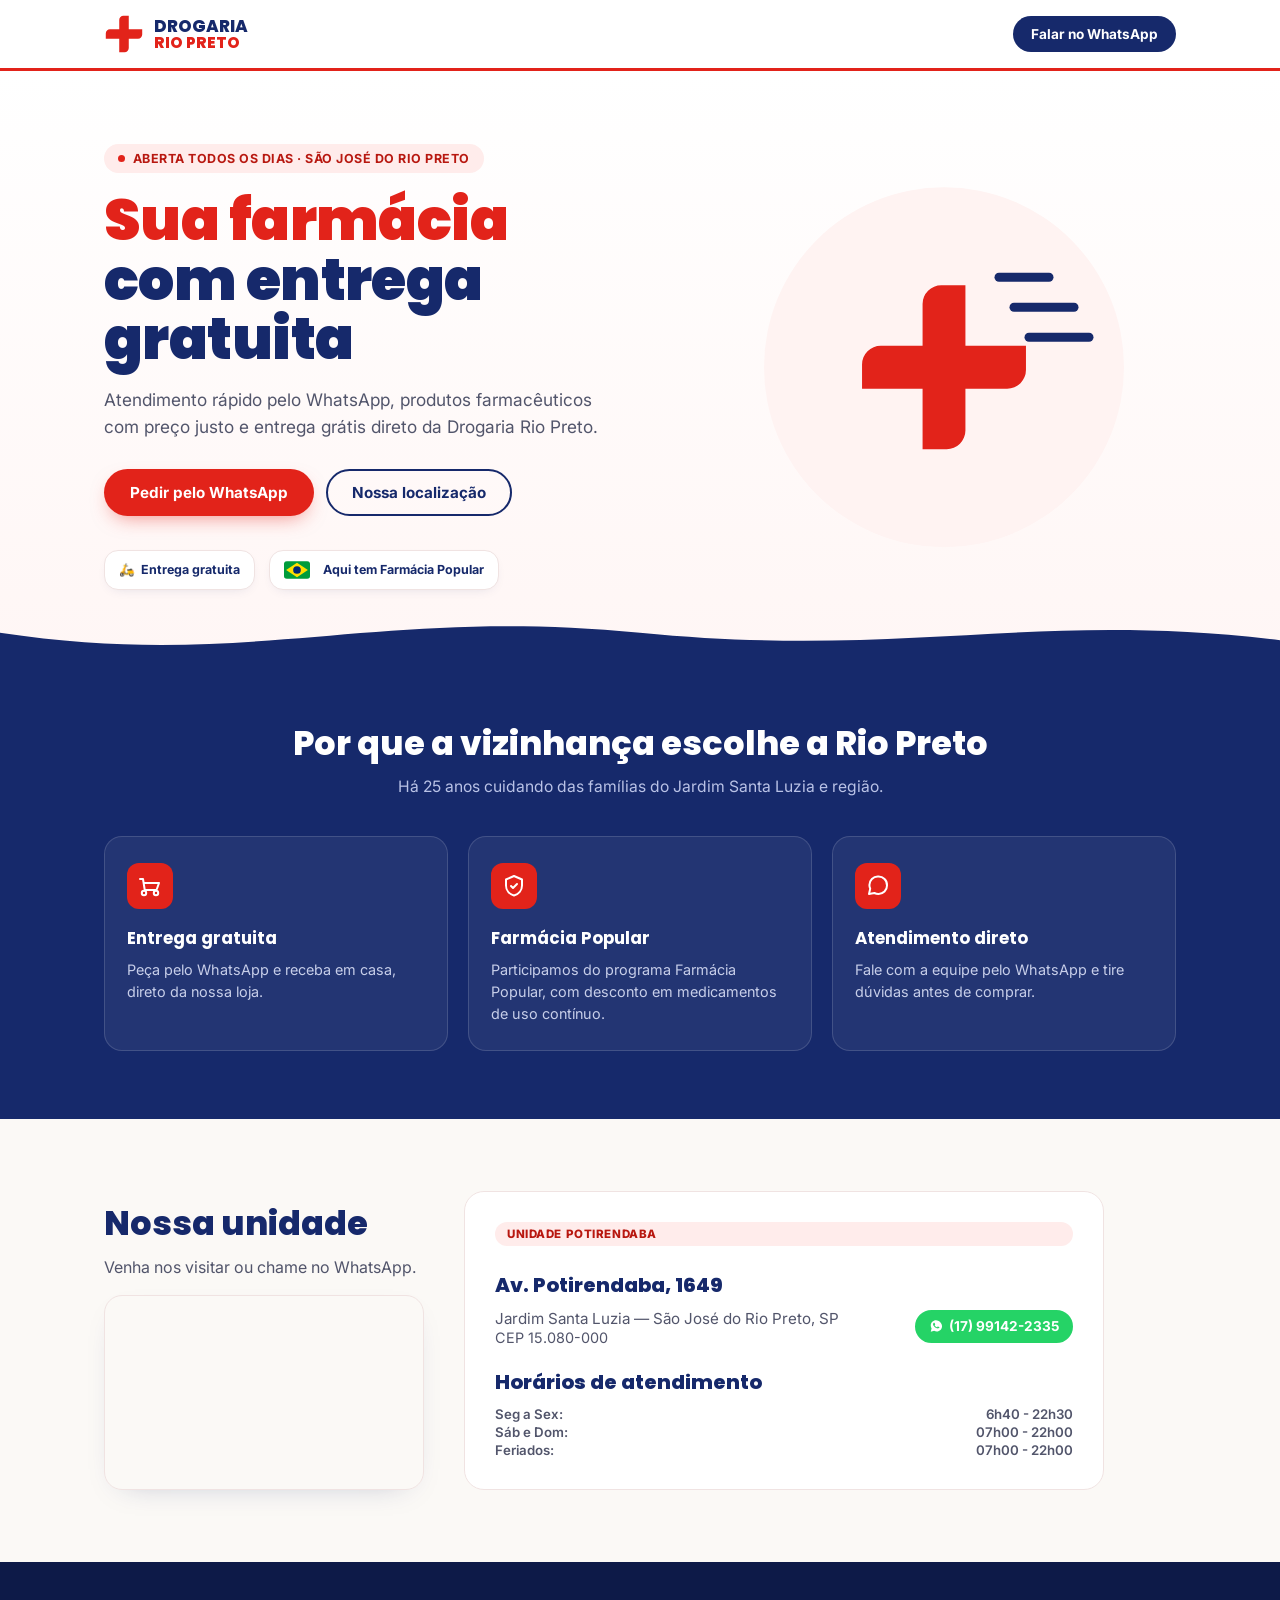
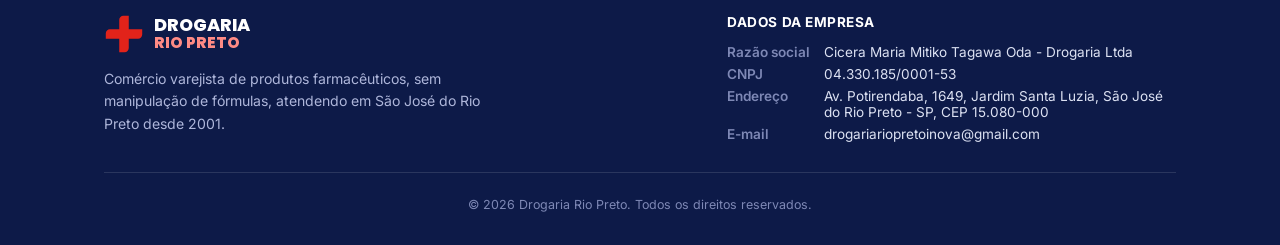
==== index.html @ 1fcd1e59 "Logo arrumada + Favicon" ====
<!DOCTYPE html>
<html lang="pt-BR">
<head>
<meta charset="UTF-8">
<meta name="viewport" content="width=device-width, initial-scale=1.0">
<title>Drogaria Rio Preto — Farmácia com Entrega Gratuita em São José do Rio Preto</title>
<meta name="description" content="Drogaria Rio Preto: farmácia popular com entrega gratuita em São José do Rio Preto - SP. Atendimento via WhatsApp na Av. Potirendaba.">
<link rel="preconnect" href="https://fonts.googleapis.com">
<link rel="preconnect" href="https://fonts.gstatic.com" crossorigin>
<link href="https://fonts.googleapis.com/css2?family=Poppins:wght@500;700;800;900&family=Inter:wght@400;500;600;700&display=swap" rel="stylesheet">
<link rel="stylesheet" href="style.css">
<link rel="icon" type="image/x-icon" href="/favicon.ico">
<link rel="apple-touch-icon" href="/apple-touch-icon.png">
</head>
<body>

<header class="nav">
  <div class="nav-inner">
    <div class="brand-mark">
      <div><img src="logo-icon.svg" alt="Drogaria Rio Preto" width="40" height="40"></div>
      <div class="brand">DROGARIA<span>RIO PRETO</span></div>
    </div>
    <a class="nav-cta" href="https://wa.me/5517991422335" target="_blank" rel="noopener">
      Falar no WhatsApp
    </a>
  </div>
</header>

<section class="hero">
  <div class="hero-inner">
    <div>
      <div class="eyebrow"><span class="eyebrow-dot" aria-hidden="true"></span>Aberta todos os dias · São José do Rio Preto</div>
      <h1><span class="l1">Sua farmácia</span><span class="l2">com entrega gratuita</span></h1>
      <p class="lede">Atendimento rápido pelo WhatsApp, produtos farmacêuticos com preço justo e entrega grátis direto da Drogaria Rio Preto.</p>
      <div class="hero-actions">
        <a class="btn-primary" href="https://wa.me/5517991422335" target="_blank" rel="noopener">
          Pedir pelo WhatsApp
        </a>
        <a class="btn-secondary" href="#unidades">Nossa localização</a>
      </div>
      <div class="badges">
        <div class="badge">🛵&nbsp; Entrega gratuita</div>
        <div class="badge"><span class="badge-flag" aria-hidden="true"><svg viewBox="0 0 21 14" xmlns="http://www.w3.org/2000/svg" aria-hidden="true"><rect width="21" height="14" rx="1.2" fill="#009C3B"/><path d="M10.5 1.2L19.3 7L10.5 12.8L1.7 7Z" fill="#FFDF00"/><circle cx="10.5" cy="7" r="3.1" fill="#002776"/></svg></span>&nbsp;Aqui tem Farmácia Popular</div>
      </div>
    </div>
    <div class="hero-visual">
      <svg viewBox="0 0 400 400" xmlns="http://www.w3.org/2000/svg" role="img" aria-label="Logo da Drogaria Rio Preto com indicação de entrega rápida">
        <circle cx="200" cy="200" r="180" fill="#FFF3F2"/>
        <image href="logo-icon.svg" x="110" y="110" width="180" height="180" preserveAspectRatio="xMidYMid meet" />
        <g stroke="#16296B" stroke-width="9" stroke-linecap="round" fill="none">
          <path d="M255,110 L305,110"/>
          <path d="M270,140 L330,140"/>
          <path d="M285,170 L345,170"/>
        </g>
      </svg>
    </div>
  </div>

  <svg class="wave-divider" viewBox="0 0 1440 80" xmlns="http://www.w3.org/2000/svg" preserveAspectRatio="none" style="height:60px;" aria-hidden="true">
    <path d="M0,45 C280,95 420,10 720,45 C1020,80 1160,15 1440,55 L1440,80 L0,80 Z" fill="#16296B"/>
  </svg>
</section>

<section class="features">
  <div class="container">
    <h2>Por que a vizinhança escolhe a Rio Preto</h2>
    <p class="sub">Há 25 anos cuidando das famílias do Jardim Santa Luzia e região.</p>
    <div class="feature-grid">
      <div class="feature-card">
        <div class="feature-icon" aria-hidden="true">
          <svg width="24" height="24" viewBox="0 0 24 24" fill="none" stroke="#FFFFFF" stroke-width="2" stroke-linecap="round" stroke-linejoin="round"><circle cx="6" cy="19" r="2.2"/><circle cx="18" cy="19" r="2.2"/><path d="M2 5h3l1.5 9.5a1.5 1.5 0 0 0 1.5 1.5h9.5a1.5 1.5 0 0 0 1.4-1L21 9H6"/></svg>
        </div>
        <h3>Entrega gratuita</h3>
        <p>Peça pelo WhatsApp e receba em casa, direto da nossa loja.</p>
      </div>
      <div class="feature-card">
        <div class="feature-icon" aria-hidden="true">
          <svg width="24" height="24" viewBox="0 0 24 24" fill="none" stroke="#FFFFFF" stroke-width="2" stroke-linecap="round" stroke-linejoin="round"><path d="M12 2 4 5.5v6c0 4.9 3.4 8.7 8 10 4.6-1.3 8-5.1 8-10v-6z"/><path d="m9 12 2 2 4-4"/></svg>
        </div>
        <h3>Farmácia Popular</h3>
        <p>Participamos do programa Farmácia Popular, com desconto em medicamentos de uso contínuo.</p>
      </div>
      <div class="feature-card">
        <div class="feature-icon" aria-hidden="true">
          <svg width="24" height="24" viewBox="0 0 24 24" fill="none" stroke="#FFFFFF" stroke-width="2" stroke-linecap="round" stroke-linejoin="round"><path d="M21 11.5a8.38 8.38 0 0 1-8.6 8.5 8.5 8.5 0 0 1-4-1L3 20l1.2-5.4A8.4 8.4 0 0 1 3.4 11 8.38 8.38 0 0 1 12 2.5a8.5 8.5 0 0 1 9 9z"/></svg>
        </div>
        <h3>Atendimento direto</h3>
        <p>Fale com a equipe pelo WhatsApp e tire dúvidas antes de comprar.</p>
      </div>
    </div>
  </div>
</section>

<section class="locations" id="unidades">
  <div class="container">
    <div class="locations-layout">
      <div class="locations-copy">
        <h2>Nossa unidade</h2>
        <p class="sub">Venha nos visitar ou chame no WhatsApp.</p>
        <div class="map-card">
          <iframe
            title="Mapa da Drogaria Rio Preto na Avenida Potirendaba"
            src="https://maps.google.com/maps?q=Av.+Potirendaba%2C+1649+-+Jardim+Santa+Luzia%2C+S%C3%A3o+Jos%C3%A9+do+Rio+Preto+-+SP%2C+15080-000%2C+Brasil&z=16&output=embed"
            loading="lazy"
            referrerpolicy="no-referrer-when-downgrade"
            allowfullscreen>
          </iframe>
        </div>
      </div>
      <div class="loc-grid loc-grid-single">
        <div class="unit-block" id="unitBlock">
          <div class="loc-card">
          <span class="loc-tag">Unidade Potirendaba</span>
          <h3>Av. Potirendaba, 1649</h3>
          <div class="addr-meta">
            <div class="addr-line">
              <div class="addr-info">
                <span class="addr-text">Jardim Santa Luzia — São José do Rio Preto, SP</span>
                <span class="addr-cep">CEP 15.080-000</span>
              </div>
              <a class="addr-phone" href="https://wa.me/5517991422335" target="_blank" rel="noopener">
                <svg class="addr-icon" viewBox="0 0 32 32" aria-hidden="true">
                  <path fill="currentColor" d="M16.02 3C9.4 3 4 8.4 4 15c0 2.4.7 4.6 1.9 6.5L4 29l7.7-1.9c1.8.9 3.9 1.4 6.1 1.4 6.6 0 12-5.4 12-12S22.6 3 16.02 3zm7 16.8c-.3.8-1.6 1.5-2.2 1.6-.6.1-1.3.2-4.2-.9-3.5-1.4-5.8-4.9-6-5.1-.2-.2-1.4-1.9-1.4-3.6s.9-2.6 1.2-2.9c.3-.3.7-.4 1-.4h.7c.2 0 .5 0 .8.6.3.7 1 2.4 1.1 2.6.1.2.2.4 0 .7-.1.2-.2.4-.4.6-.2.2-.4.5-.6.6-.2.2-.4.4-.2.8.2.4 1 1.6 2.1 2.6 1.4 1.3 2.6 1.7 3 1.9.4.2.6.1.8-.1.2-.2.9-1 1.1-1.4.2-.4.5-.3.8-.2.3.1 2 1 2.4 1.1.4.2.6.3.7.4.1.2.1.9-.2 1.7z"/>
                </svg>
                <span>(17) 99142-2335</span>
              </a>
            </div>
          </div>
          <span></span>
          <h3>Horários de atendimento</h3>
          <div class="hours-list">
            <div class="hours-item"><span>Seg a Sex:</span><span>6h40 - 22h30</span></div>
            <div class="hours-item"><span>Sáb e Dom:</span><span>07h00 - 22h00</span></div>
            <div class="hours-item"><span>Feriados:</span><span>07h00 - 22h00</span></div>          
          </div>
        </div>
        </div>
        </div>
      </div>
    </div>
  </div>
</section>

<footer>
  <div class="container">
    <div class="footer-grid">
      <div>
        <div class="footer-brand">
          <div><img src="logo-icon.svg" alt="Drogaria Rio Preto" width="40" height="40"></div>
          <div class="brand">DROGARIA<span>RIO PRETO</span></div>
        </div>
        <p>Comércio varejista de produtos farmacêuticos, sem manipulação de fórmulas, atendendo em São José do Rio Preto desde 2001.</p>
      </div>
      <div class="legal">
        <h4>Dados da empresa</h4>
        <dl>
          <dt>Razão social</dt><dd>Cicera Maria Mitiko Tagawa Oda - Drogaria Ltda</dd>
          <dt>CNPJ</dt><dd>04.330.185/0001-53</dd>
          <dt>Endereço</dt><dd>Av. Potirendaba, 1649, Jardim Santa Luzia, São José do Rio Preto - SP, CEP 15.080-000</dd>
          <dt>E-mail</dt><dd>drogariariopretoinova@gmail.com</dd>
        </dl>
      </div>
    </div>
    <p class="fineprint">© 2026 Drogaria Rio Preto. Todos os direitos reservados.</p>
  </div>
</footer>

<script>
  const hoursBtn = document.querySelector('.hours-btn');
  const hoursCard = document.getElementById('hoursCard');

  hoursBtn?.addEventListener('click', () => {
    const isOpen = !hoursCard.hasAttribute('hidden');
    if (isOpen) {
      hoursCard.setAttribute('hidden', '');
      hoursBtn.setAttribute('aria-expanded', 'false');
      hoursBtn.textContent = 'Horários';
    } else {
      hoursCard.removeAttribute('hidden');
      hoursBtn.setAttribute('aria-expanded', 'true');
      hoursBtn.textContent = 'Fechar horários';
    }
  });
</script>

</body>
</html>
---- style.css ----
:root{
    --red: #E2231A;
    --red-dark: #B81810;
    --blue: #16296B;
    --blue-deep: #0D1A48;
    --white: #FFFFFF;
    --paper: #FBF9F6;
    --ink: #1A1A2E;
    --ink-soft: #52556B;
  }
  *{margin:0;padding:0;box-sizing:border-box;}
  html{scroll-behavior:smooth;}
  body{
    font-family:'Inter',sans-serif;
    color:var(--ink);
    background:var(--paper);
    overflow-x:hidden;
  }
  h1,h2,h3,.brand{font-family:'Poppins',sans-serif;}
  a{text-decoration:none;color:inherit;}
  img{max-width:100%;display:block;}
  .container{max-width:1120px;margin:0 auto;padding:0 24px;}

  @media (prefers-reduced-motion: reduce){
    *{animation-duration:0.001ms !important; animation-iteration-count:1 !important; transition-duration:0.001ms !important;}
  }

  /* ---------- NAV ---------- */
  header.nav{
    position:sticky; top:0; z-index:50;
    background:var(--white);
    border-bottom:3px solid var(--red);
  }
  .nav-inner{
    display:flex; align-items:center; justify-content:space-between;
    padding:14px 24px; max-width:1120px; margin:0 auto;
  }
  .brand-mark{display:flex; align-items:center; gap:10px;}
  .brand{font-weight:800;font-size:1.05rem;line-height:1;color:var(--blue);}
  .brand span{color:var(--red);display:block;font-size:0.95rem;}
  .nav-cta{
    background:var(--blue); color:var(--white); font-weight:700; font-size:0.85rem;
    padding:10px 18px; border-radius:100px; display:flex; align-items:center; gap:8px;
    transition:transform .15s ease, background .15s ease;
  }
  .nav-cta:hover{background:var(--blue-deep); transform:translateY(-1px);}
  .nav-cta:focus-visible, a:focus-visible, button:focus-visible{outline:3px solid var(--red); outline-offset:2px;}

  /* ---------- HERO ---------- */
  .hero{
    background:linear-gradient(180deg, #FFFFFF 0%, #FFF6F5 100%);
    padding:64px 0 0;
    position:relative;
  }
  .hero-inner{
    max-width:1120px;margin:0 auto;padding:0 24px;
    display:grid; grid-template-columns:1.1fr 0.9fr; gap:40px; align-items:center;
  }
  .eyebrow{
    display:inline-flex; align-items:center; gap:8px;
    background:#FFECEB; color:var(--red-dark); font-weight:700; font-size:0.78rem;
    letter-spacing:0.04em; text-transform:uppercase; padding:7px 14px; border-radius:100px;
    margin-bottom:18px;
  }
  .eyebrow-dot{width:7px;height:7px;border-radius:50%;background:var(--red); animation:pulse 2s infinite;}
  @keyframes pulse{0%,100%{opacity:1;}50%{opacity:0.35;}}
  .hero h1{
    font-size:clamp(2.3rem, 5.2vw, 3.6rem);
    line-height:1.03; font-weight:900; letter-spacing:-0.01em;
  }
  .hero h1 .l1{color:var(--red); display:block;}
  .hero h1 .l2{color:var(--blue); display:block;}
  .hero p.lede{
    margin-top:18px; font-size:1.08rem; color:var(--ink-soft); max-width:46ch; line-height:1.55;
  }
  .hero-actions{display:flex; flex-wrap:wrap; gap:12px; margin-top:28px;}
  .btn-primary{
    background:var(--red); color:var(--white); font-weight:700; padding:14px 26px;
    border-radius:100px; display:inline-flex; align-items:center; gap:10px; font-size:0.95rem;
    box-shadow:0 8px 20px -8px rgba(226,35,26,0.55);
    transition:transform .15s ease, box-shadow .15s ease;
  }
  .btn-primary:hover{transform:translateY(-2px); box-shadow:0 12px 24px -8px rgba(226,35,26,0.6);}
  .btn-secondary{
    border:2px solid var(--blue); color:var(--blue); font-weight:700; padding:12px 24px;
    border-radius:100px; font-size:0.95rem; transition:background .15s ease, color .15s ease;
  }
  .btn-secondary:hover{background:var(--blue); color:var(--white);}
  .badges{display:flex; gap:14px; margin-top:34px; flex-wrap:wrap;}
  .badge{
    display:flex; align-items:center; gap:10px; background:var(--white);
    border:1px solid #F0E3E2; border-radius:14px; padding:10px 14px;
    font-size:0.78rem; font-weight:700; color:var(--blue); box-shadow:0 4px 14px -8px rgba(22,41,107,0.2);
  }
  .badge-flag{
    display:inline-flex; align-items:center; justify-content:center;
    width:26px; height:18px; flex-shrink:0; overflow:hidden; border-radius:3px;
  }
  .badge-flag svg{width:100%; height:100%; display:block;}

  /* hero visual: moto */
  .hero-visual{position:relative; aspect-ratio:1/1; display:flex; align-items:center; justify-content:center;}
  .hero-visual svg{width:100%; height:100%; max-width:400px;}

  /* wave divider */
  .accent-line{width:100%; height:4px; background:var(--red); margin-top:52px;}
  .wave-divider{width:100%; display:block;}

  /* ---------- FEATURES ---------- */
  .features{background:var(--blue); padding:60px 0 68px; position:relative;}
  .features h2{
    color:var(--white); font-size:clamp(1.6rem,3vw,2.1rem); font-weight:800; text-align:center; margin-bottom:8px;
  }
  .features p.sub{color:#B9C2E6; text-align:center; max-width:52ch; margin:0 auto 40px; font-size:0.98rem;}
  .feature-grid{
    display:grid; grid-template-columns:repeat(3,1fr); gap:20px;
  }
  .feature-card{
    background:rgba(255,255,255,0.06); border:1px solid rgba(255,255,255,0.14);
    border-radius:18px; padding:26px 22px; transition:transform .15s ease, background .15s ease;
  }
  .feature-card:hover{transform:translateY(-4px); background:rgba(255,255,255,0.1);}
  .feature-icon{
    width:46px;height:46px;border-radius:12px;background:var(--red);
    display:flex;align-items:center;justify-content:center; margin-bottom:16px;
  }
  .feature-icon svg{flex-shrink:0;}
  .feature-card h3{color:var(--white); font-size:1.05rem; margin-bottom:8px; font-weight:700;}
  .feature-card p{color:#C7CEE9; font-size:0.9rem; line-height:1.5;}

  /* ---------- LOCATIONS ---------- */
  .locations{padding:72px 0;}
  .locations-layout{
    display:grid;
    grid-template-columns: minmax(240px, 320px) minmax(0, 1fr);
    align-items:stretch;
    gap:40px;
  }
  .locations-copy{display:flex; flex-direction:column; padding-top:8px;}
  .locations-copy h2{
    text-align:left; font-size:clamp(1.6rem,3vw,2.1rem); font-weight:800; color:var(--blue); margin-bottom:8px;
  }
  .locations-copy p.sub{text-align:left; color:var(--ink-soft); max-width:32ch; margin:0 0 18px;}
  .map-card{
    flex:1; min-height:180px; max-height:420px;
    border-radius:18px; overflow:hidden; border:1px solid #F0E3E2;
    box-shadow:0 10px 30px -20px rgba(22,41,107,0.35);
  }
  .map-card iframe{width:100%; height:100%; border:0; display:block;}
  .loc-grid{display:flex; align-items:stretch;}
  .loc-grid-single{width:100%; margin:0;}
  .unit-block{display:flex; align-items:flex-start; gap:20px; flex-wrap:wrap; justify-content:flex-start; width:100%;}
  .loc-card{
    background:var(--white); border-radius:20px; padding:30px; border:1px solid #F0E3E2;
    position:relative; display:flex; flex-direction:column; gap:10px;
    flex:1 1 460px; max-width:640px;
  }
  .loc-tag{
    display:inline-block; font-size:0.72rem; font-weight:800; letter-spacing:0.05em; text-transform:uppercase;
    color:var(--red-dark); background:#FFECEB; padding:5px 12px; border-radius:100px; margin-bottom:14px;
  }
  .loc-card h3{font-size:1.25rem; color:var(--blue); margin:0; font-weight:800;}
  .addr-meta{display:flex; flex-direction:column; gap:6px;}
  .addr-line{
    display:flex; align-items:flex-start; justify-content:flex-start; gap:8px; flex-wrap:nowrap;
    color:var(--ink-soft); font-size:0.95rem; line-height:1.2;
  }
  .addr-info{display:flex; flex-direction:column; gap:1px; flex:1 1 auto;}
  .addr-text, .addr-cep{margin:0; line-height:1.2;}
  .addr-phone{
    display:inline-flex; align-items:center; gap:6px; color:var(--white); font-weight:700;
    white-space:nowrap; text-decoration:none; padding:6px 12px; border:2px solid #25D366;
    border-radius:999px; background:#25D366; font-size:0.85rem; align-self:flex-start; margin-left:auto;
  }
  .addr-phone:hover{background:#20b85b; border-color:#20b85b;}
  .addr-icon{width:14px; height:14px; flex-shrink:0; display:block;}
  .addr-footer{
    display:flex; align-items:center; justify-content:space-between; gap:10px;
  }
  .addr-cep{color:var(--ink-soft); font-size:0.9rem; margin:0;}
  .hours-btn{
    background:var(--white); color:var(--blue); border:2px solid var(--blue); padding:6px 12px; border-radius:999px;
    font-weight:700; font-size:0.85rem; cursor:pointer; transition:background .15s ease, color .15s ease;
  }
  .hours-btn:hover{background:var(--blue); color:var(--white);}
  .hours-section{
    display:flex; flex-direction:column; gap:4px;
  }
  .hours-section h3{color:var(--blue); font-size:0.95rem; font-weight:800; margin:0;}
  .hours-list{display:grid; gap:2px;}
  .hours-item{
    display:flex; justify-content:space-between; align-items:center; gap:8px;
    color:var(--ink-soft); font-size:0.83rem; line-height:1.2;
  }
  .hours-item span:first-child{font-weight:600; min-width:56px;}
  .hours-item span:last-child{font-weight:600; color:var(--ink-soft);}
  /* ---------- FOOTER / LEGAL ---------- */
  footer{background:var(--blue-deep); color:#AEB6DA; padding:52px 0 30px;}
  .footer-grid{
    display:grid; grid-template-columns:1.3fr 1fr; gap:40px; padding-bottom:30px;
    border-bottom:1px solid rgba(255,255,255,0.12);
  }
  .footer-brand{display:flex; align-items:center; gap:10px; margin-bottom:14px;}
  .footer-brand .brand{color:var(--white); font-size:1.1rem;}
  .footer-brand .brand span{color:#FF8B85;}
  footer p{font-size:0.88rem; line-height:1.6; max-width:42ch;}
  .legal h4{color:var(--white); font-size:0.85rem; text-transform:uppercase; letter-spacing:0.04em; margin-bottom:14px;}
  .legal dl{display:grid; grid-template-columns:auto 1fr; gap:6px 14px; font-size:0.85rem;}
  .legal dt{color:#7E88B5; font-weight:600;}
  .legal dd{color:#DCE1F2;}
  .fineprint{padding-top:22px; font-size:0.78rem; color:#7E88B5; text-align:center; margin:0 auto; max-width:720px;}

  /* ---------- RESPONSIVE ---------- */
  @media (max-width: 860px){
    .hero-inner{grid-template-columns:1fr; text-align:center;}
    .hero p.lede{margin-left:auto; margin-right:auto;}
    .hero-actions, .badges{justify-content:center;}
    .hero-visual{max-width:280px; margin:0 auto;}
    .feature-grid{grid-template-columns:1fr;}
    .locations-layout{display:flex; flex-direction:column; gap:24px;}
    .locations-copy{flex:1 1 auto; padding-top:0;}
    .locations-copy h2, .locations-copy p.sub{text-align:center; max-width:100%; margin-left:auto; margin-right:auto;}
    .map-card{margin:0 auto; max-width:480px; width:100%; height:220px; flex:none;}
    .loc-grid{display:block;}
    .loc-grid-single{max-width:480px; margin:0 auto;}
    .unit-block{flex-direction:column; align-items:stretch; justify-content:center;}
    .loc-card, .hours-card{max-width:100%;}
    .addr-line, .addr-footer{flex-wrap:nowrap;}
    .footer-grid{grid-template-columns:1fr;}
  }
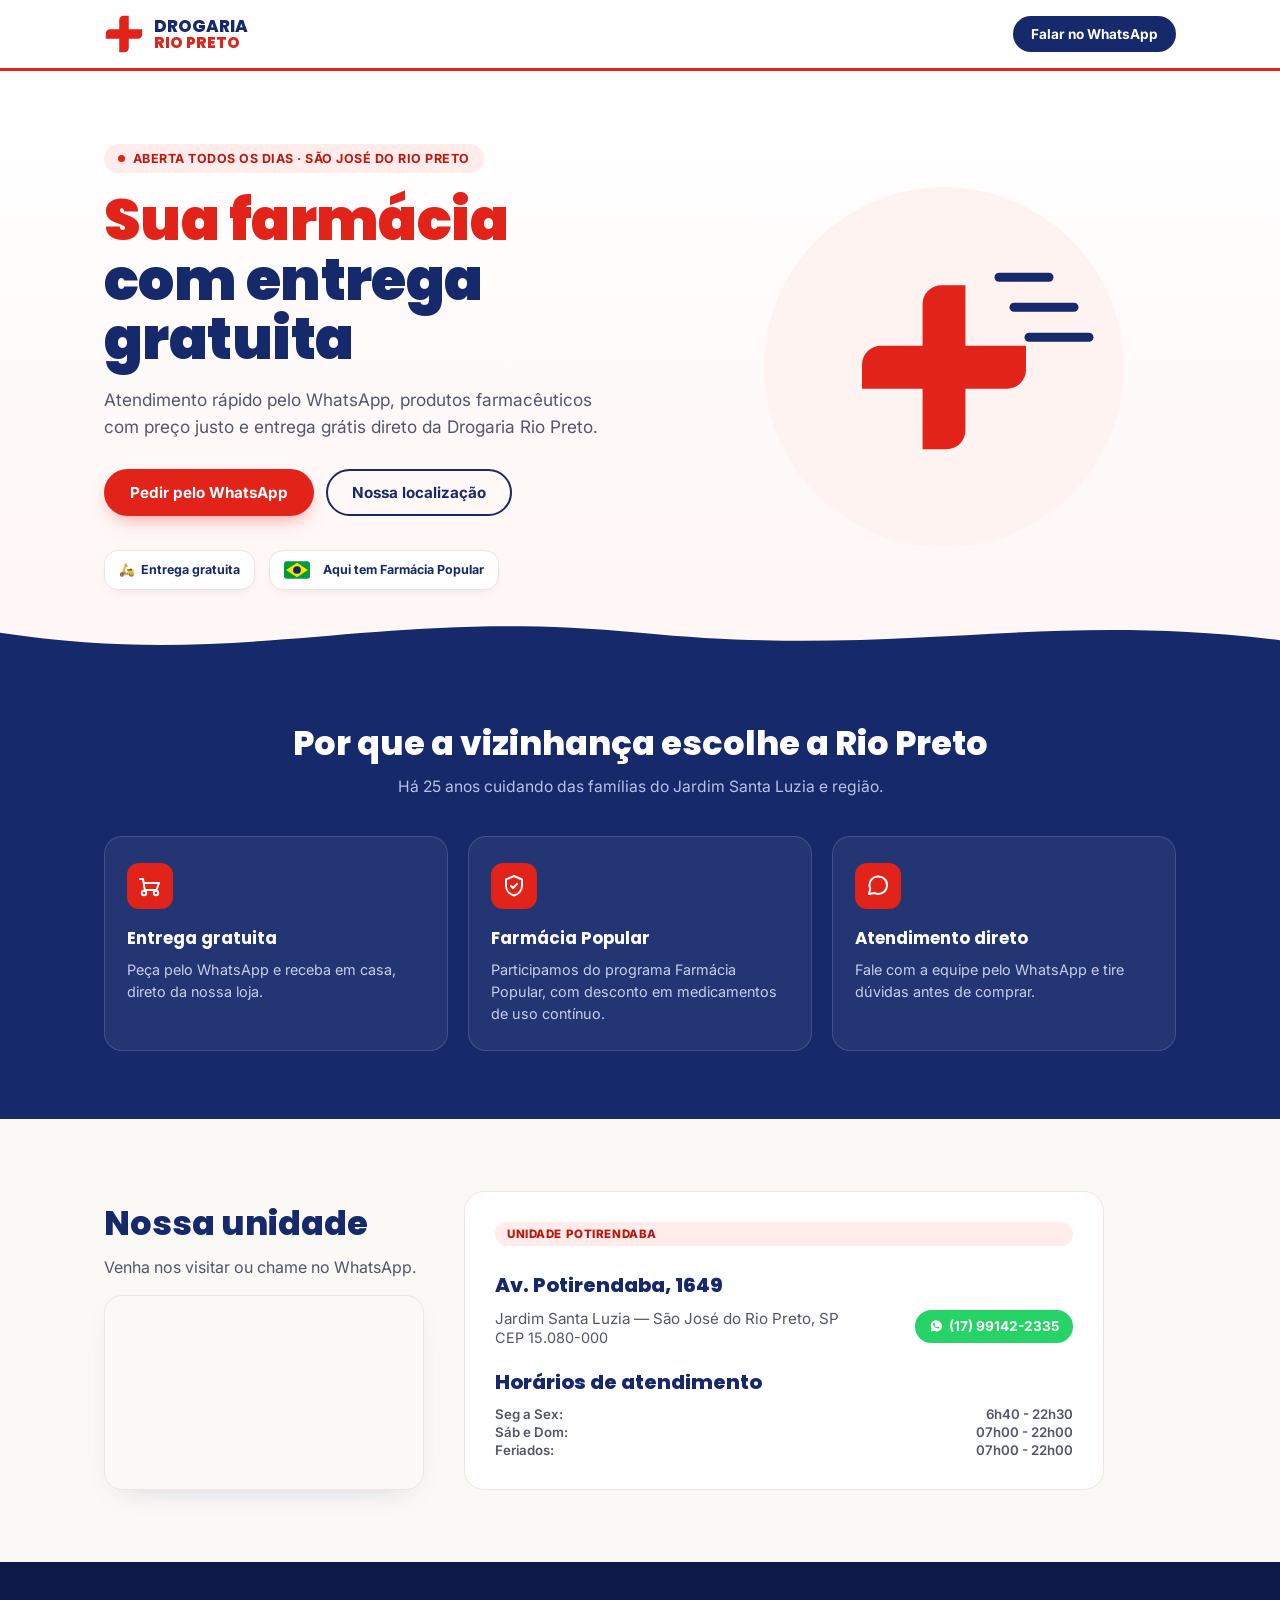
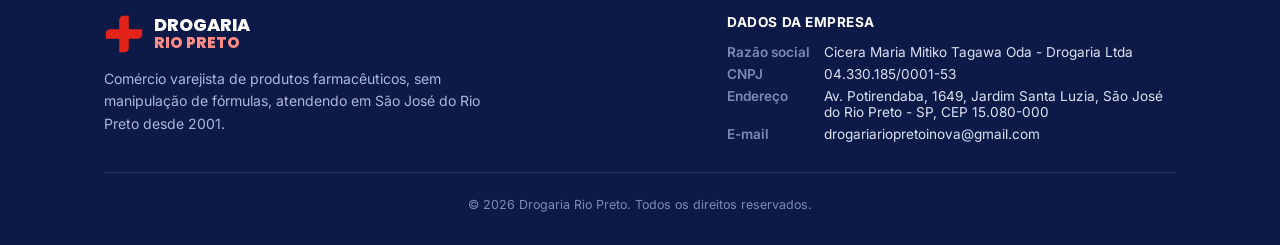
==== commit dd8d4fd2: "Alteração do nome da página" ====
--- a/index.html
+++ b/index.html
@@ -4,13 +4,14 @@
 <meta charset="UTF-8">
 <meta name="viewport" content="width=device-width, initial-scale=1.0">
 <title>Drogaria Rio Preto — Farmácia com Entrega Gratuita em São José do Rio Preto</title>
-<meta name="description" content="Drogaria Rio Preto: farmácia popular com entrega gratuita em São José do Rio Preto - SP. Atendimento via WhatsApp na Av. Potirendaba.">
+<meta name="description" content="Drogaria Rio Preto">
 <link rel="preconnect" href="https://fonts.googleapis.com">
 <link rel="preconnect" href="https://fonts.gstatic.com" crossorigin>
 <link href="https://fonts.googleapis.com/css2?family=Poppins:wght@500;700;800;900&family=Inter:wght@400;500;600;700&display=swap" rel="stylesheet">
 <link rel="stylesheet" href="style.css">
-<link rel="icon" type="image/x-icon" href="/favicon.ico">
-<link rel="apple-touch-icon" href="/apple-touch-icon.png">
+<link rel="icon" href="favicon.ico" sizes="any">
+<link rel="icon" type="image/png" href="favicon-512.png" sizes="512x512">
+<link rel="apple-touch-icon" href="apple-touch-icon.png">
 </head>
 <body>
 
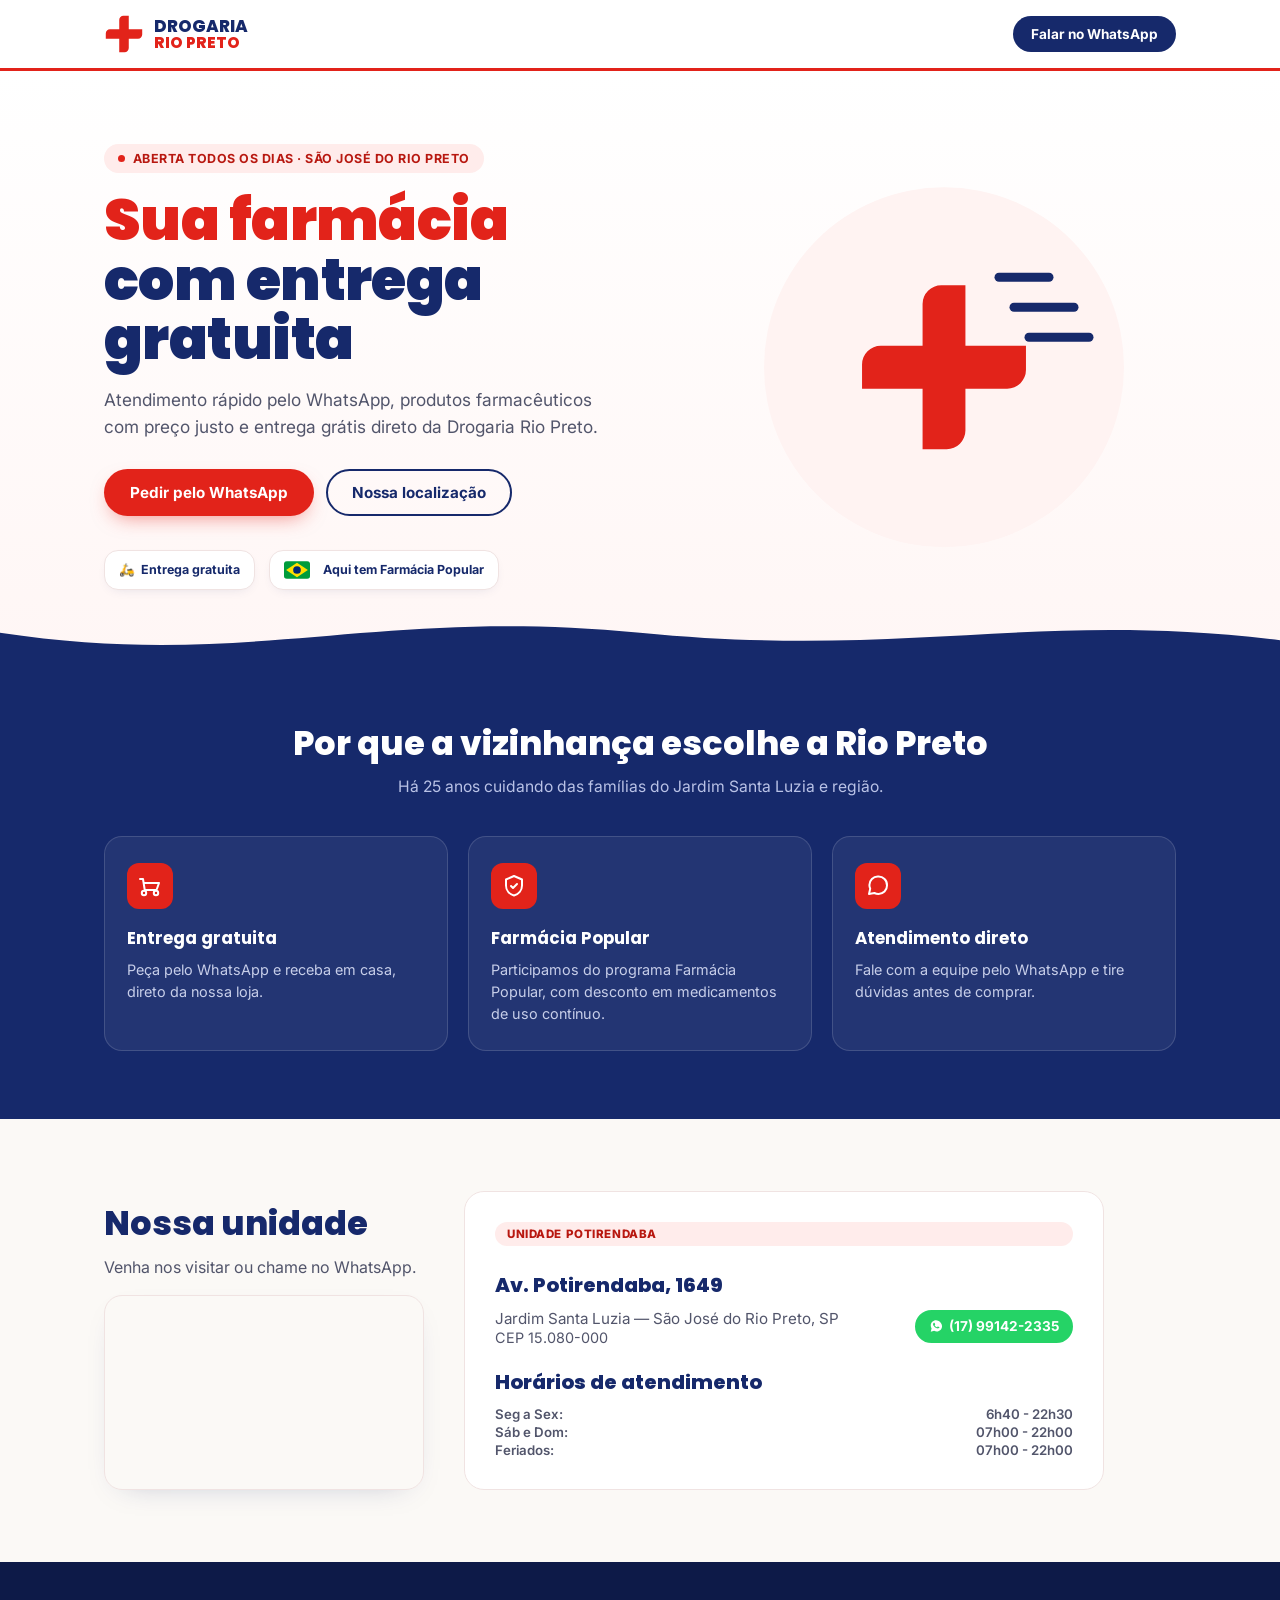
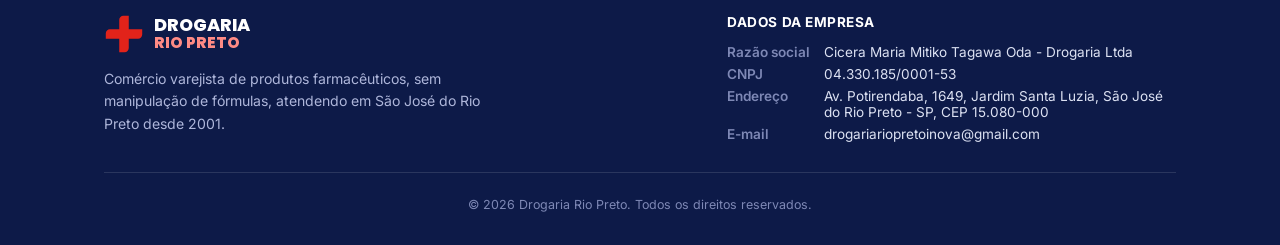
==== commit ff0ea7ca: "Titulo da página" ====
--- a/index.html
+++ b/index.html
@@ -3,8 +3,8 @@
 <head>
 <meta charset="UTF-8">
 <meta name="viewport" content="width=device-width, initial-scale=1.0">
-<title>Drogaria Rio Preto — Farmácia com Entrega Gratuita em São José do Rio Preto</title>
-<meta name="description" content="Drogaria Rio Preto">
+<title>Drogaria Rio Preto</title>
+<meta name="description" content="Drogaria Rio Preto: farmácia popular com entrega gratuita em São José do Rio Preto - SP. Atendimento via WhatsApp na Av. Potirendaba.">
 <link rel="preconnect" href="https://fonts.googleapis.com">
 <link rel="preconnect" href="https://fonts.gstatic.com" crossorigin>
 <link href="https://fonts.googleapis.com/css2?family=Poppins:wght@500;700;800;900&family=Inter:wght@400;500;600;700&display=swap" rel="stylesheet">
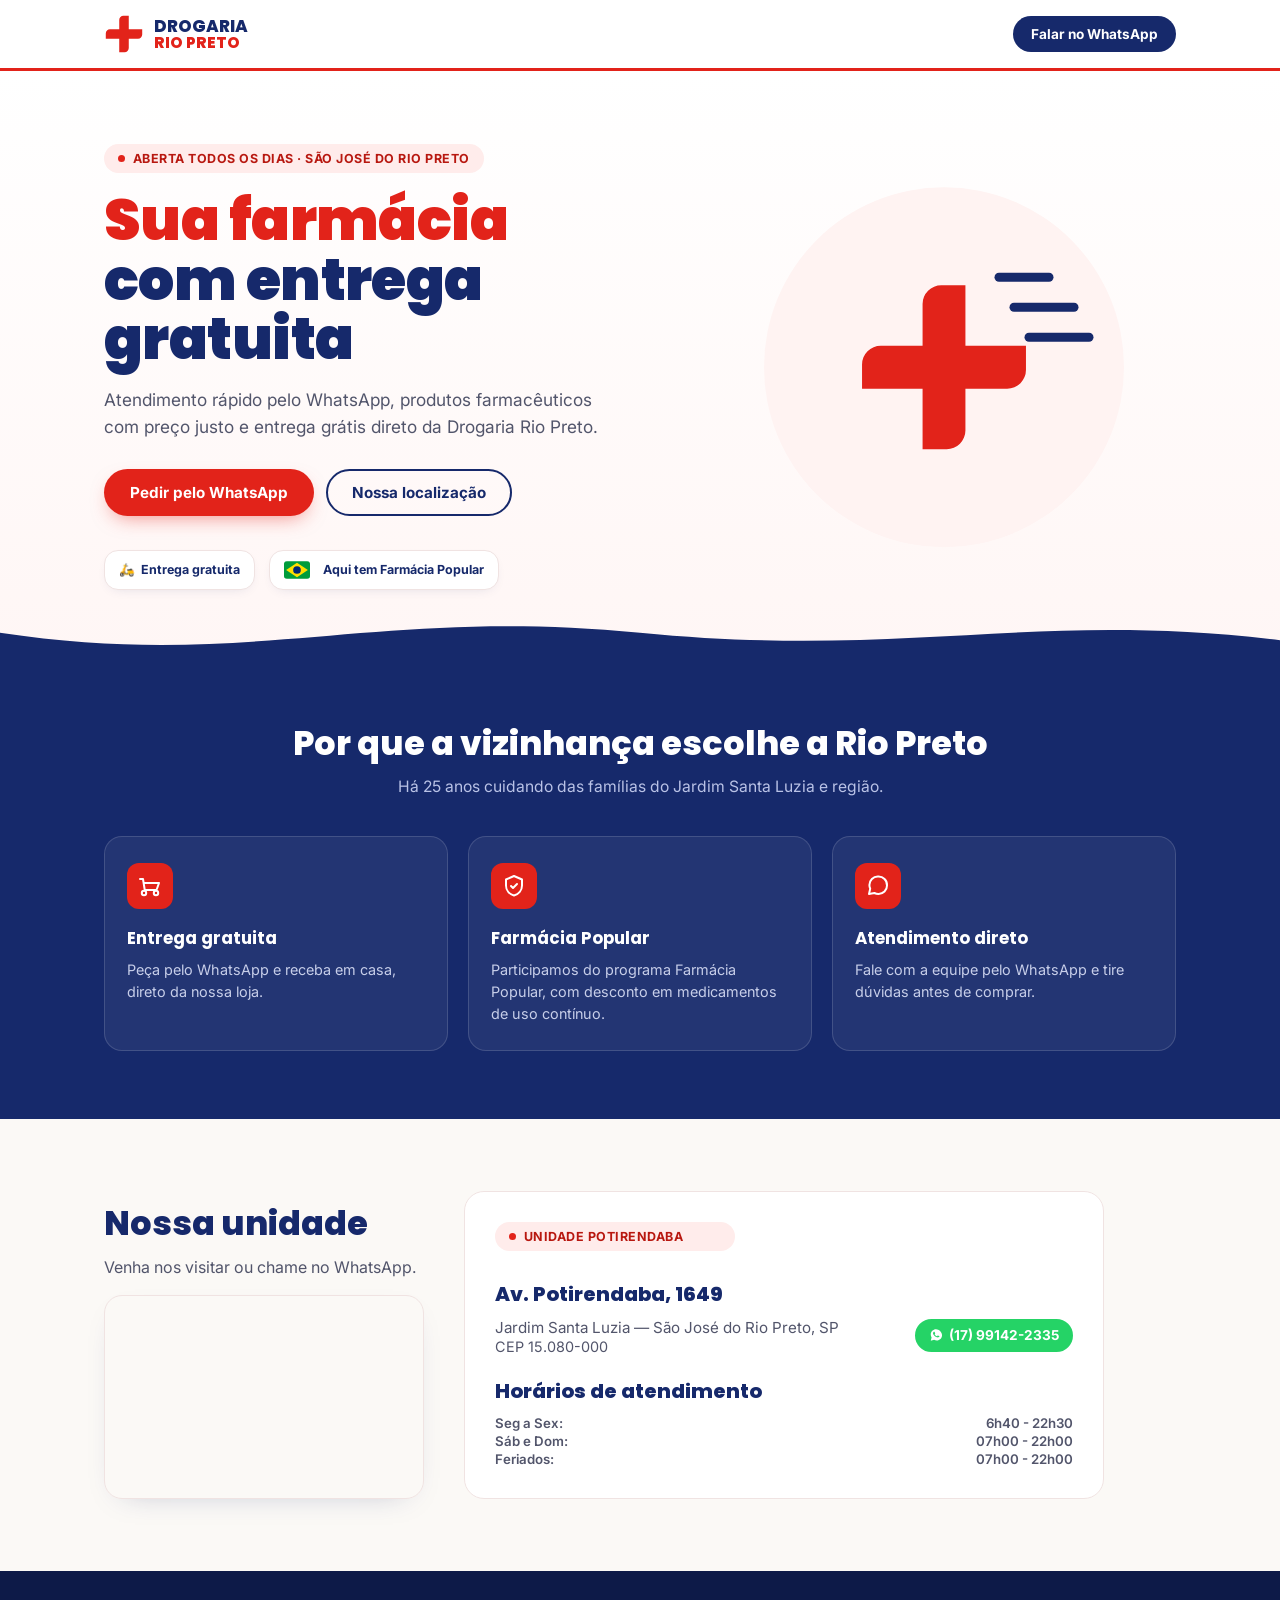
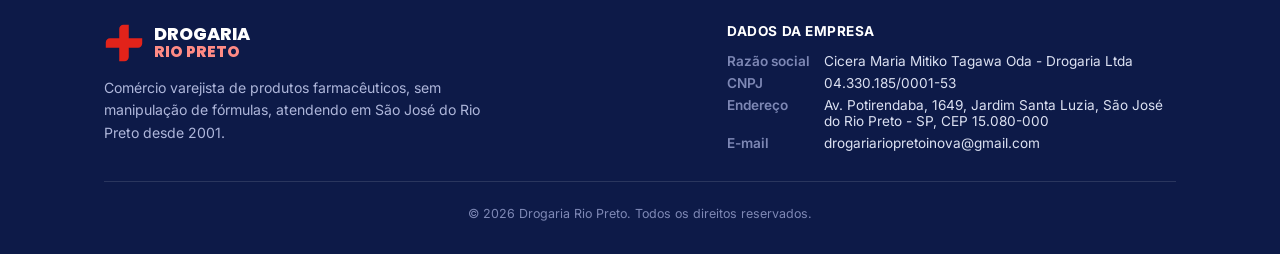
==== commit 1b81ff1a: "Porte Mobile" ====
--- a/index.html
+++ b/index.html
@@ -111,7 +111,7 @@
       <div class="loc-grid loc-grid-single">
         <div class="unit-block" id="unitBlock">
           <div class="loc-card">
-          <span class="loc-tag">Unidade Potirendaba</span>
+           <div class="eyebrow eyebrow--compact"> <span class="eyebrow-dot" aria-hidden="true"></span><span>Unidade Potirendaba</span></div>
           <h3>Av. Potirendaba, 1649</h3>
           <div class="addr-meta">
             <div class="addr-line">
@@ -166,23 +166,5 @@
   </div>
 </footer>
 
-<script>
-  const hoursBtn = document.querySelector('.hours-btn');
-  const hoursCard = document.getElementById('hoursCard');
-
-  hoursBtn?.addEventListener('click', () => {
-    const isOpen = !hoursCard.hasAttribute('hidden');
-    if (isOpen) {
-      hoursCard.setAttribute('hidden', '');
-      hoursBtn.setAttribute('aria-expanded', 'false');
-      hoursBtn.textContent = 'Horários';
-    } else {
-      hoursCard.removeAttribute('hidden');
-      hoursBtn.setAttribute('aria-expanded', 'true');
-      hoursBtn.textContent = 'Fechar horários';
-    }
-  });
-</script>
-
 </body>
 </html>
--- a/style.css
+++ b/style.css
@@ -102,8 +102,7 @@
   .hero-visual{position:relative; aspect-ratio:1/1; display:flex; align-items:center; justify-content:center;}
   .hero-visual svg{width:100%; height:100%; max-width:400px;}
 
-  /* wave divider */
-  .accent-line{width:100%; height:4px; background:var(--red); margin-top:52px;}
+  .eyebrow--compact{max-width:15rem;}
   .wave-divider{width:100%; display:block;}
 
   /* ---------- FEATURES ---------- */
@@ -155,10 +154,6 @@
     position:relative; display:flex; flex-direction:column; gap:10px;
     flex:1 1 460px; max-width:640px;
   }
-  .loc-tag{
-    display:inline-block; font-size:0.72rem; font-weight:800; letter-spacing:0.05em; text-transform:uppercase;
-    color:var(--red-dark); background:#FFECEB; padding:5px 12px; border-radius:100px; margin-bottom:14px;
-  }
   .loc-card h3{font-size:1.25rem; color:var(--blue); margin:0; font-weight:800;}
   .addr-meta{display:flex; flex-direction:column; gap:6px;}
   .addr-line{
@@ -174,19 +169,7 @@
   }
   .addr-phone:hover{background:#20b85b; border-color:#20b85b;}
   .addr-icon{width:14px; height:14px; flex-shrink:0; display:block;}
-  .addr-footer{
-    display:flex; align-items:center; justify-content:space-between; gap:10px;
-  }
   .addr-cep{color:var(--ink-soft); font-size:0.9rem; margin:0;}
-  .hours-btn{
-    background:var(--white); color:var(--blue); border:2px solid var(--blue); padding:6px 12px; border-radius:999px;
-    font-weight:700; font-size:0.85rem; cursor:pointer; transition:background .15s ease, color .15s ease;
-  }
-  .hours-btn:hover{background:var(--blue); color:var(--white);}
-  .hours-section{
-    display:flex; flex-direction:column; gap:4px;
-  }
-  .hours-section h3{color:var(--blue); font-size:0.95rem; font-weight:800; margin:0;}
   .hours-list{display:grid; gap:2px;}
   .hours-item{
     display:flex; justify-content:space-between; align-items:center; gap:8px;
@@ -212,19 +195,47 @@
 
   /* ---------- RESPONSIVE ---------- */
   @media (max-width: 860px){
-    .hero-inner{grid-template-columns:1fr; text-align:center;}
-    .hero p.lede{margin-left:auto; margin-right:auto;}
-    .hero-actions, .badges{justify-content:center;}
+    .container{padding:0 20px;}
+    .hero-inner{grid-template-columns:1fr; gap:32px; text-align:left;}
+    .hero p.lede{margin-left:0; margin-right:auto;}
+    .hero-actions, .badges{justify-content:flex-start;}
     .hero-visual{max-width:280px; margin:0 auto;}
     .feature-grid{grid-template-columns:1fr;}
     .locations-layout{display:flex; flex-direction:column; gap:24px;}
     .locations-copy{flex:1 1 auto; padding-top:0;}
-    .locations-copy h2, .locations-copy p.sub{text-align:center; max-width:100%; margin-left:auto; margin-right:auto;}
-    .map-card{margin:0 auto; max-width:480px; width:100%; height:220px; flex:none;}
+    .locations-copy h2, .locations-copy p.sub{text-align:left; max-width:100%; margin-left:0; margin-right:auto;}
+    .map-card{margin:0; max-width:100%; width:100%; height:240px; flex:none;}
     .loc-grid{display:block;}
-    .loc-grid-single{max-width:480px; margin:0 auto;}
+    .loc-grid-single{max-width:100%; margin:0;}
     .unit-block{flex-direction:column; align-items:stretch; justify-content:center;}
-    .loc-card, .hours-card{max-width:100%;}
-    .addr-line, .addr-footer{flex-wrap:nowrap;}
+    .loc-card{max-width:100%;}
+    .addr-line{flex-wrap:wrap;}
+    .addr-phone{margin-left:0;}
     .footer-grid{grid-template-columns:1fr;}
   }
+
+  @media (max-width: 640px){
+    .nav-inner{padding:12px 16px;}
+    .brand{font-size:0.95rem;}
+    .brand span{font-size:0.8rem;}
+    .nav-cta{padding:9px 14px; font-size:0.78rem;}
+    .hero{padding:40px 0 0;}
+    .hero-inner{padding:0 16px; gap:24px;}
+    .eyebrow{font-size:0.72rem; padding:6px 12px;}
+    .hero h1{font-size:clamp(2rem, 8vw, 2.7rem);}
+    .hero p.lede{font-size:1rem; max-width:100%;}
+    .hero-actions{flex-direction:column; align-items:stretch; gap:10px; margin-top:24px;}
+    .btn-primary, .btn-secondary{width:100%; justify-content:center; padding:13px 20px;}
+    .badges{margin-top:24px; gap:10px;}
+    .badge{width:100%; justify-content:center; padding:10px 12px;}
+    .hero-visual{max-width:220px;}
+    .features{padding:48px 0 56px;}
+    .features p.sub{margin-bottom:28px;}
+    .feature-card{padding:22px 18px;}
+    .locations{padding:56px 0;}
+    .map-card{height:220px;}
+    .loc-card{padding:22px; border-radius:16px;}
+    .hours-item{font-size:0.8rem;}
+    footer{padding:40px 0 24px;}
+    .footer-grid{gap:24px; padding-bottom:24px;}
+  }
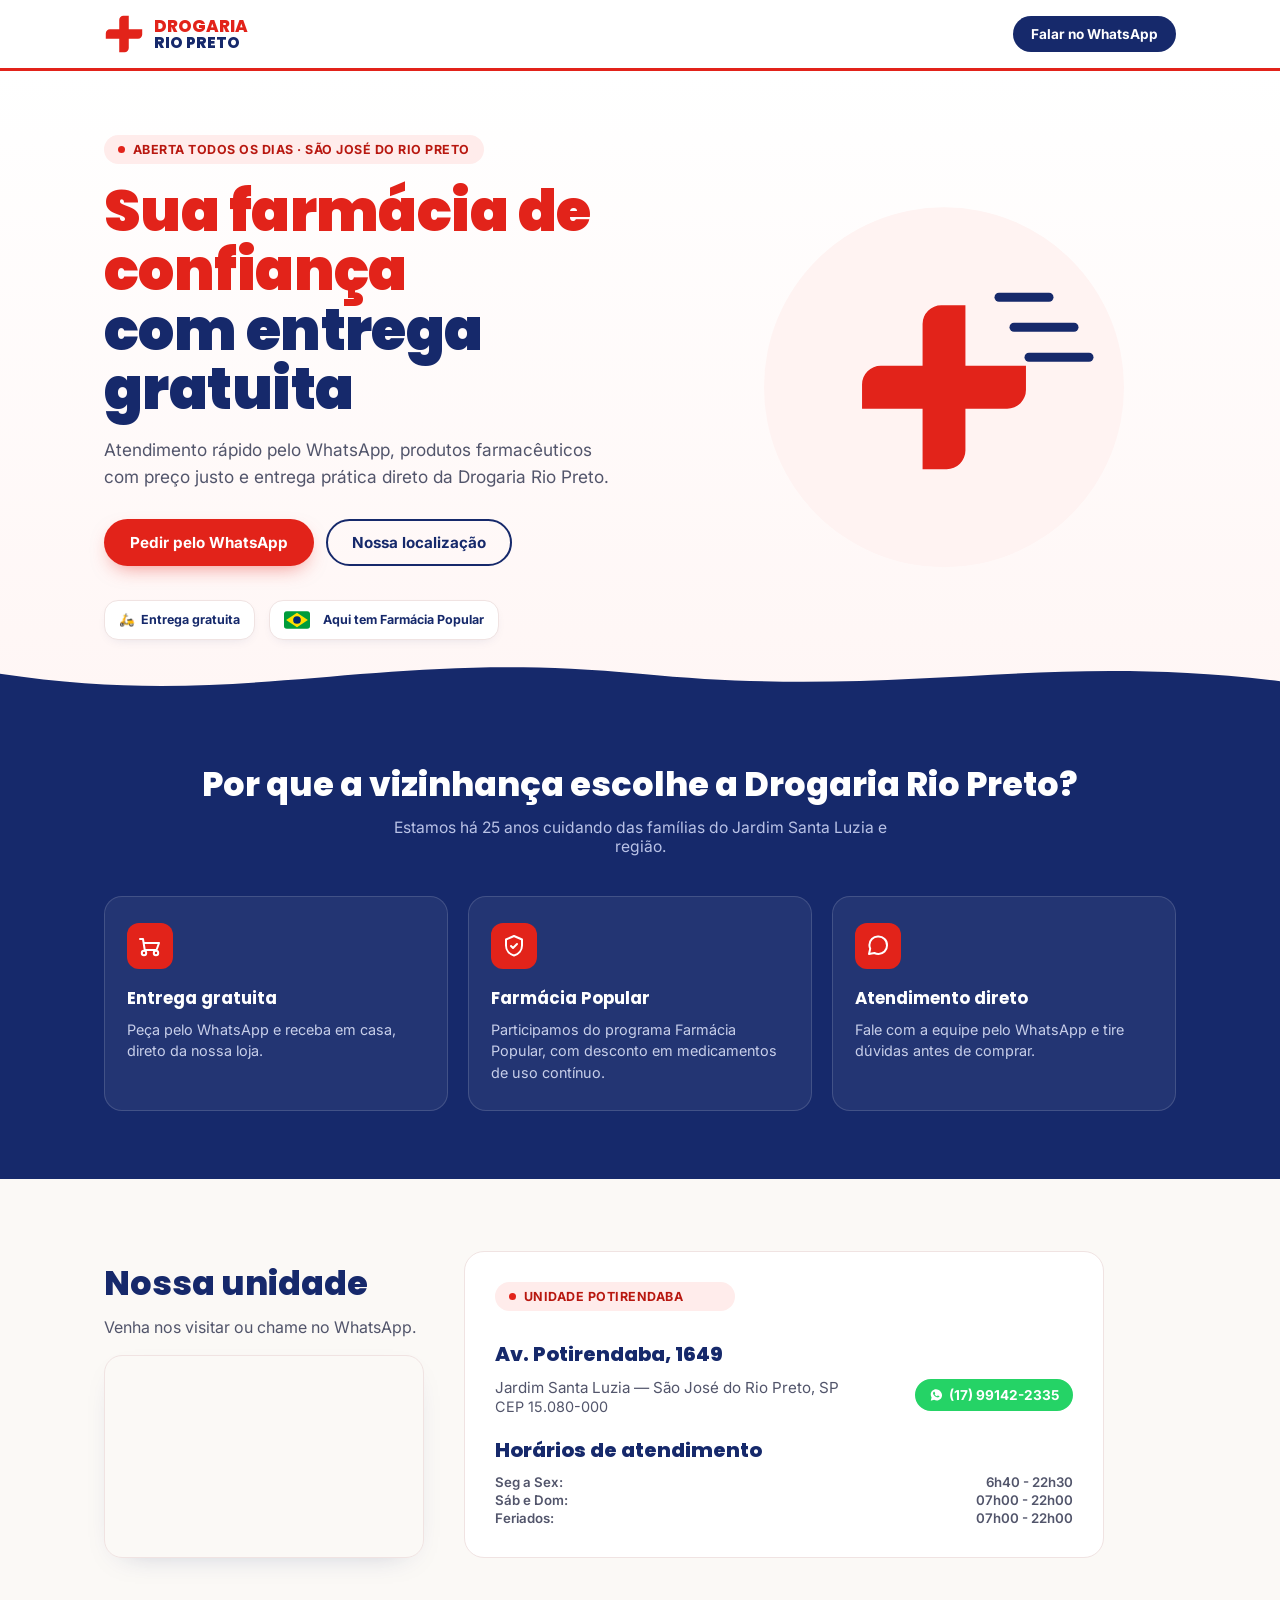
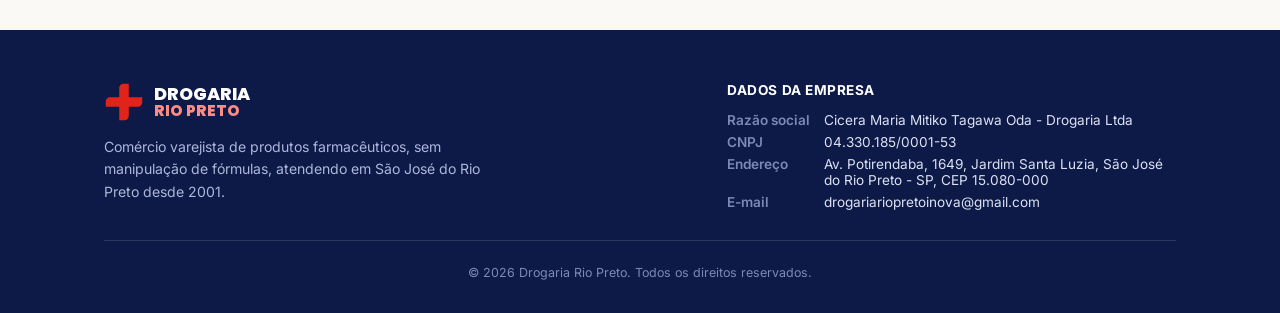
==== commit be6aef9f: "Correção de cores + Hero" ====
--- a/index.html
+++ b/index.html
@@ -31,8 +31,8 @@
   <div class="hero-inner">
     <div>
       <div class="eyebrow"><span class="eyebrow-dot" aria-hidden="true"></span>Aberta todos os dias · São José do Rio Preto</div>
-      <h1><span class="l1">Sua farmácia</span><span class="l2">com entrega gratuita</span></h1>
-      <p class="lede">Atendimento rápido pelo WhatsApp, produtos farmacêuticos com preço justo e entrega grátis direto da Drogaria Rio Preto.</p>
+      <h1><span class="l1">Sua farmácia de confiança</span><span class="l2">com entrega gratuita</span></h1>
+      <p class="lede">Atendimento rápido pelo WhatsApp, produtos farmacêuticos com preço justo e entrega prática direto da Drogaria Rio Preto.</p>
       <div class="hero-actions">
         <a class="btn-primary" href="https://wa.me/5517991422335" target="_blank" rel="noopener">
           Pedir pelo WhatsApp
@@ -64,8 +64,8 @@
 
 <section class="features">
   <div class="container">
-    <h2>Por que a vizinhança escolhe a Rio Preto</h2>
-    <p class="sub">Há 25 anos cuidando das famílias do Jardim Santa Luzia e região.</p>
+    <h2>Por que a vizinhança escolhe a Drogaria Rio Preto?</h2>
+    <p class="sub">Estamos há 25 anos cuidando das famílias do Jardim Santa Luzia e região.</p>
     <div class="feature-grid">
       <div class="feature-card">
         <div class="feature-icon" aria-hidden="true">
--- a/style.css
+++ b/style.css
@@ -36,8 +36,8 @@
     padding:14px 24px; max-width:1120px; margin:0 auto;
   }
   .brand-mark{display:flex; align-items:center; gap:10px;}
-  .brand{font-weight:800;font-size:1.05rem;line-height:1;color:var(--blue);}
-  .brand span{color:var(--red);display:block;font-size:0.95rem;}
+  .brand{font-weight:800;font-size:1.05rem;line-height:1;color:var(--red);}
+  .brand span{color:var(--blue);display:block;font-size:0.95rem;}
   .nav-cta{
     background:var(--blue); color:var(--white); font-weight:700; font-size:0.85rem;
     padding:10px 18px; border-radius:100px; display:flex; align-items:center; gap:8px;
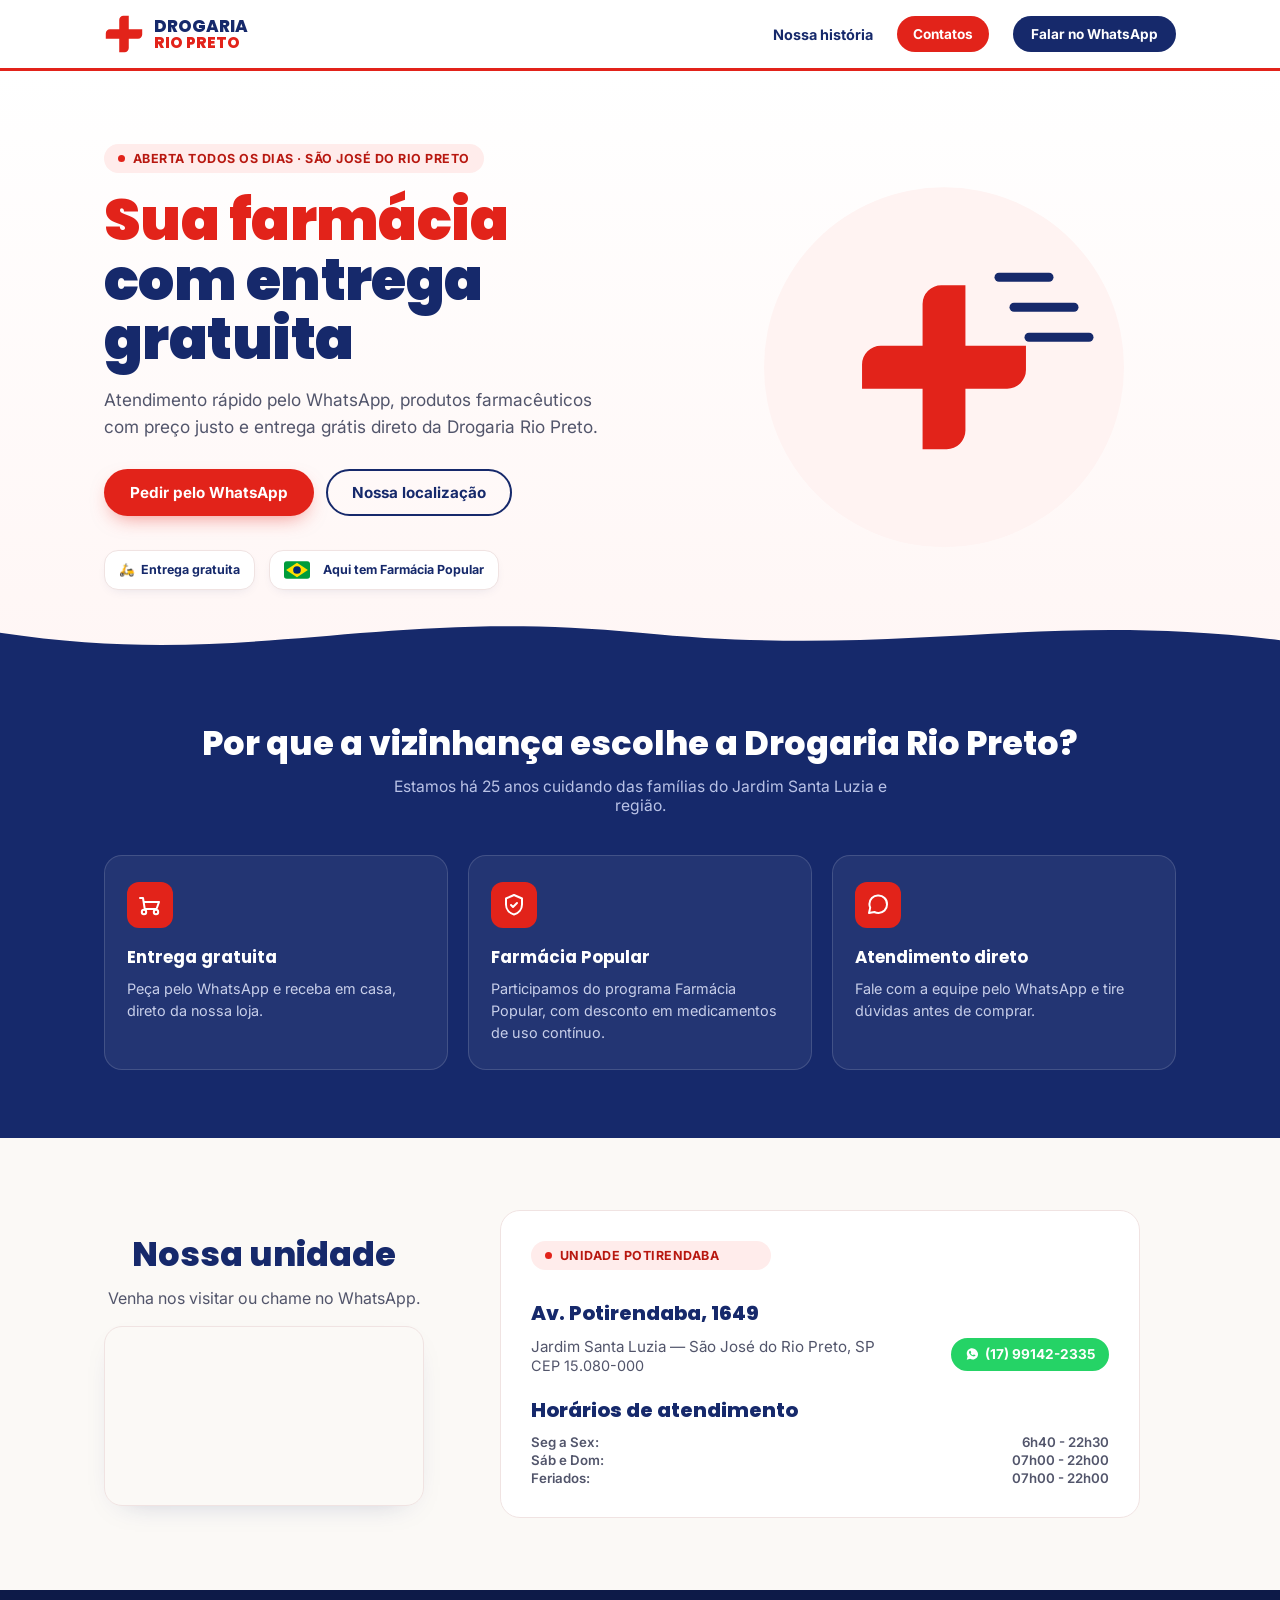
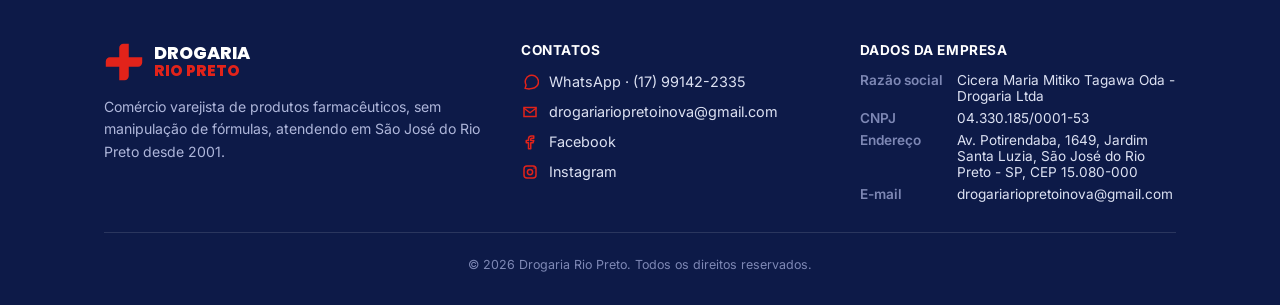
==== commit ce4f3e3e: "Contatos" ====
--- a/index.html
+++ b/index.html
@@ -17,13 +17,17 @@
 
 <header class="nav">
   <div class="nav-inner">
-    <div class="brand-mark">
+    <a href="index.html" class="brand-mark">
       <div><img src="logo-icon.svg" alt="Drogaria Rio Preto" width="40" height="40"></div>
       <div class="brand">DROGARIA<span>RIO PRETO</span></div>
-    </div>
-    <a class="nav-cta" href="https://wa.me/5517991422335" target="_blank" rel="noopener">
-      Falar no WhatsApp
     </a>
+    <div class="nav-menu">
+      <a class="nav-item" href="historia.html">Nossa história</a>
+      <a class="nav-contact" href="#contatos">Contatos</a>
+      <a class="nav-cta" href="https://wa.me/5517991422335" target="_blank" rel="noopener">
+        Falar no WhatsApp
+      </a>
+    </div>
   </div>
 </header>
 
@@ -31,8 +35,8 @@
   <div class="hero-inner">
     <div>
       <div class="eyebrow"><span class="eyebrow-dot" aria-hidden="true"></span>Aberta todos os dias · São José do Rio Preto</div>
-      <h1><span class="l1">Sua farmácia de confiança</span><span class="l2">com entrega gratuita</span></h1>
-      <p class="lede">Atendimento rápido pelo WhatsApp, produtos farmacêuticos com preço justo e entrega prática direto da Drogaria Rio Preto.</p>
+      <h1><span class="l1">Sua farmácia</span><span class="l2">com entrega gratuita</span></h1>
+      <p class="lede">Atendimento rápido pelo WhatsApp, produtos farmacêuticos com preço justo e entrega grátis direto da Drogaria Rio Preto.</p>
       <div class="hero-actions">
         <a class="btn-primary" href="https://wa.me/5517991422335" target="_blank" rel="noopener">
           Pedir pelo WhatsApp
@@ -152,6 +156,35 @@
         </div>
         <p>Comércio varejista de produtos farmacêuticos, sem manipulação de fórmulas, atendendo em São José do Rio Preto desde 2001.</p>
       </div>
+      <div class="footer-column" id="contatos">
+        <h4>Contatos</h4>
+        <div class="contact-list">
+          <a class="contact-link" href="https://wa.me/5517991422335" target="_blank" rel="noopener">
+            <span class="contact-icon" aria-hidden="true">
+              <svg viewBox="0 0 24 24"><path d="M5.5 20.5 6.8 16a8.8 8.8 0 1 1 7.7 4.5h-.1l-3.7.8Z" fill="none" stroke="currentColor" stroke-width="2" stroke-linecap="round" stroke-linejoin="round"/></svg>
+            </span>
+            <span>WhatsApp · (17) 99142-2335</span>
+          </a>
+          <a class="contact-link" href="mailto:drogariariopretoinova@gmail.com">
+            <span class="contact-icon" aria-hidden="true">
+              <svg viewBox="0 0 24 24"><path d="M4 6h16v12H4z" fill="none" stroke="currentColor" stroke-width="2"/><path d="m4 7 8 6 8-6" fill="none" stroke="currentColor" stroke-width="2" stroke-linecap="round" stroke-linejoin="round"/></svg>
+            </span>
+            <span>drogariariopretoinova@gmail.com</span>
+          </a>
+          <a class="contact-link" href="https://www.facebook.com/drogariariopretooficial/" target="_blank" rel="noopener">
+            <span class="contact-icon" aria-hidden="true">
+              <svg viewBox="0 0 24 24"><path d="M14 7h3V4h-3a4 4 0 0 0-4 4v2H7v3h3v8h3v-8h3l1-3h-4V8a1 1 0 0 1 1-1Z" fill="none" stroke="currentColor" stroke-width="2" stroke-linecap="round" stroke-linejoin="round"/></svg>
+            </span>
+            <span>Facebook</span>
+          </a>
+          <a class="contact-link" href="https://www.instagram.com/drogaria.inovarp/" target="_blank" rel="noopener">
+            <span class="contact-icon" aria-hidden="true">
+              <svg viewBox="0 0 24 24"><rect x="4" y="4" width="16" height="16" rx="4" fill="none" stroke="currentColor" stroke-width="2"/><circle cx="12" cy="12" r="3.5" fill="none" stroke="currentColor" stroke-width="2"/><circle cx="17.5" cy="6.5" r="1" fill="currentColor"/></svg>
+            </span>
+            <span>Instagram</span>
+          </a>
+        </div>
+      </div>
       <div class="legal">
         <h4>Dados da empresa</h4>
         <dl>
--- a/style.css
+++ b/style.css
@@ -35,16 +35,37 @@
     display:flex; align-items:center; justify-content:space-between;
     padding:14px 24px; max-width:1120px; margin:0 auto;
   }
-  .brand-mark{display:flex; align-items:center; gap:10px;}
-  .brand{font-weight:800;font-size:1.05rem;line-height:1;color:var(--red);}
-  .brand span{color:var(--blue);display:block;font-size:0.95rem;}
+  .brand-mark{display:flex; align-items:center; gap:10px; transition:transform .2s ease;}
+  .brand-mark:hover{transform:scale(1.02);}
+  .brand{font-weight:800;font-size:1.05rem;line-height:1;color:var(--blue);}
+  .brand span{color:var(--red);display:block;font-size:0.95rem;}
+  .nav-menu{
+    display:flex; align-items:center; gap:24px;
+  }
+  .nav-item{
+    color:var(--blue); font-weight:700; font-size:0.9rem;
+    position:relative; transition:color .15s ease;
+  }
+  .nav-item:hover{color:var(--red);}
+  .nav-item::after{
+    content:''; position:absolute; bottom:-4px; left:0; width:0; height:2px;
+    background:var(--red); transition:width .2s ease;
+  }
+  .nav-item:hover::after, .nav-item.active::after{width:100%;}
+  .nav-item.active{color:var(--red);}
+  .nav-contact{
+    background:var(--red); color:var(--white); font-weight:700; font-size:0.85rem;
+    padding:10px 16px; border-radius:100px; display:flex; align-items:center; gap:8px;
+    transition:transform .15s ease, background .15s ease;
+  }
+  .nav-contact:hover{background:var(--red-dark); transform:translateY(-1px);}
   .nav-cta{
     background:var(--blue); color:var(--white); font-weight:700; font-size:0.85rem;
     padding:10px 18px; border-radius:100px; display:flex; align-items:center; gap:8px;
     transition:transform .15s ease, background .15s ease;
   }
   .nav-cta:hover{background:var(--blue-deep); transform:translateY(-1px);}
-  .nav-cta:focus-visible, a:focus-visible, button:focus-visible{outline:3px solid var(--red); outline-offset:2px;}
+  .nav-cta:focus-visible, .nav-contact:focus-visible, a:focus-visible, button:focus-visible{outline:3px solid var(--red); outline-offset:2px;}
 
   /* ---------- HERO ---------- */
   .hero{
@@ -132,27 +153,27 @@
   .locations-layout{
     display:grid;
     grid-template-columns: minmax(240px, 320px) minmax(0, 1fr);
-    align-items:stretch;
+    align-items:center;
     gap:40px;
   }
-  .locations-copy{display:flex; flex-direction:column; padding-top:8px;}
+  .locations-copy{display:flex; flex-direction:column; padding-top:8px; align-items:center; text-align:center;}
   .locations-copy h2{
-    text-align:left; font-size:clamp(1.6rem,3vw,2.1rem); font-weight:800; color:var(--blue); margin-bottom:8px;
-  }
-  .locations-copy p.sub{text-align:left; color:var(--ink-soft); max-width:32ch; margin:0 0 18px;}
+    font-size:clamp(1.6rem,3vw,2.1rem); font-weight:800; color:var(--blue); margin-bottom:8px;
+  }
+  .locations-copy p.sub{color:var(--ink-soft); max-width:32ch; margin:0 auto 18px;}
   .map-card{
-    flex:1; min-height:180px; max-height:420px;
+    flex:1; min-height:180px; max-height:420px; width:100%;
     border-radius:18px; overflow:hidden; border:1px solid #F0E3E2;
     box-shadow:0 10px 30px -20px rgba(22,41,107,0.35);
   }
   .map-card iframe{width:100%; height:100%; border:0; display:block;}
-  .loc-grid{display:flex; align-items:stretch;}
+  .loc-grid{display:flex; align-items:stretch; justify-content:center;}
   .loc-grid-single{width:100%; margin:0;}
-  .unit-block{display:flex; align-items:flex-start; gap:20px; flex-wrap:wrap; justify-content:flex-start; width:100%;}
+  .unit-block{display:flex; align-items:flex-start; gap:20px; flex-wrap:wrap; justify-content:center; width:100%;}
   .loc-card{
     background:var(--white); border-radius:20px; padding:30px; border:1px solid #F0E3E2;
     position:relative; display:flex; flex-direction:column; gap:10px;
-    flex:1 1 460px; max-width:640px;
+    flex:1 1 460px; max-width:640px; margin:0 auto;
   }
   .loc-card h3{font-size:1.25rem; color:var(--blue); margin:0; font-weight:800;}
   .addr-meta{display:flex; flex-direction:column; gap:6px;}
@@ -180,35 +201,223 @@
   /* ---------- FOOTER / LEGAL ---------- */
   footer{background:var(--blue-deep); color:#AEB6DA; padding:52px 0 30px;}
   .footer-grid{
-    display:grid; grid-template-columns:1.3fr 1fr; gap:40px; padding-bottom:30px;
+    display:grid; grid-template-columns:1.15fr 0.95fr 0.95fr; gap:28px; padding-bottom:30px;
     border-bottom:1px solid rgba(255,255,255,0.12);
+    align-items:start;
   }
   .footer-brand{display:flex; align-items:center; gap:10px; margin-bottom:14px;}
   .footer-brand .brand{color:var(--white); font-size:1.1rem;}
-  .footer-brand .brand span{color:#FF8B85;}
+  .footer-brand .brand span{color:var(--red);}
   footer p{font-size:0.88rem; line-height:1.6; max-width:42ch;}
+  .footer-column{padding-left:6px;}
+  .footer-column h4{color:var(--white); font-size:0.85rem; text-transform:uppercase; letter-spacing:0.04em; margin-bottom:14px;}
+  .contact-list{display:grid; gap:10px;}
+  .contact-link{display:flex; align-items:center; gap:10px; color:#DCE1F2; font-size:0.9rem; line-height:1.4; transition:color .2s ease, transform .2s ease;}
+  .contact-link:hover{color:var(--white); transform:translateX(2px);}
+  .contact-icon{display:inline-flex; align-items:center; justify-content:center; width:18px; height:18px; color:var(--red); flex-shrink:0;}
+  .contact-icon svg{width:100%; height:100%; display:block;}
   .legal h4{color:var(--white); font-size:0.85rem; text-transform:uppercase; letter-spacing:0.04em; margin-bottom:14px;}
   .legal dl{display:grid; grid-template-columns:auto 1fr; gap:6px 14px; font-size:0.85rem;}
   .legal dt{color:#7E88B5; font-weight:600;}
   .legal dd{color:#DCE1F2;}
   .fineprint{padding-top:22px; font-size:0.78rem; color:#7E88B5; text-align:center; margin:0 auto; max-width:720px;}
 
+  @media (max-width: 900px){
+    .footer-grid{grid-template-columns:1fr 1fr;}
+  }
+  @media (max-width: 640px){
+    .footer-grid{grid-template-columns:1fr;}
+    .nav-menu{gap:12px;}
+    .nav-item, .nav-contact{font-size:0.8rem;}
+  }
+
+  /* ---------- HISTORIA ---------- */
+  .history-hero {
+    background: linear-gradient(180deg, #FFFFFF 0%, #FFF6F5 100%);
+    padding: 64px 0 0;
+    position: relative;
+    text-align: center;
+  }
+  .history-hero-inner {
+    max-width: 800px;
+    margin: 0 auto;
+    padding: 0 24px 48px;
+  }
+  .history-hero h1 {
+    font-size: clamp(2.3rem, 5.2vw, 3.6rem);
+    line-height: 1.05;
+    font-weight: 900;
+    color: var(--blue);
+    margin-bottom: 18px;
+  }
+  .history-hero h1 span {
+    color: var(--red);
+  }
+  .history-hero h1 .h-sub {
+    display: block;
+    font-size: clamp(1rem, 2vw, 1.35rem);
+    color: var(--blue);
+    font-weight: 700;
+    margin-top: 10px;
+    letter-spacing: 0.01em;
+  }
+  .history-hero p.lede {
+    font-size: 1.15rem;
+    color: var(--ink-soft);
+    line-height: 1.6;
+    margin: 0 auto 28px;
+    max-width: 60ch;
+  }
+  .history-grid {
+    padding: 80px 0;
+    background: var(--blue);
+  }
+  .history-layout {
+    display: grid;
+    grid-template-columns: 1fr 1.1fr;
+    gap: 60px;
+    align-items: center;
+  }
+  .history-image {
+    position: relative;
+    display: flex;
+    align-items: center;
+    justify-content: center;
+  }
+  .history-image svg {
+    width: 100%;
+    height: auto;
+    max-width: 320px;
+    display: block;
+  }
+  .history-text h2 {
+    color: var(--white);
+    font-size: clamp(1.8rem, 3.5vw, 2.4rem);
+    margin-bottom: 20px;
+    font-weight: 800;
+  }
+  .history-text p {
+    color: #C7CEE9;
+    font-size: 1.02rem;
+    line-height: 1.7;
+    margin-bottom: 20px;
+  }
+  .history-text p strong {
+    color: var(--white);
+  }
+  .history-text p:last-child {
+    margin-bottom: 0;
+  }
+  .history-timeline {
+    padding: 80px 0 0;
+    background: var(--paper);
+  }
+  .history-timeline h2 {
+    text-align: center;
+    color: var(--blue);
+    font-size: clamp(1.8rem, 3.5vw, 2.4rem);
+    margin-bottom: 48px;
+    font-weight: 800;
+  }
+  .timeline-container {
+    max-width: 720px;
+    margin: 0 auto 48px;
+    position: relative;
+    padding-left: 36px;
+  }
+  .timeline-container::before {
+    content: '';
+    position: absolute;
+    left: 8px;
+    top: 10px;
+    bottom: 10px;
+    width: 3px;
+    background: #F0E3E2;
+  }
+  .timeline-item {
+    position: relative;
+    margin-bottom: 48px;
+  }
+  .timeline-item:last-child {
+    margin-bottom: 0;
+  }
+  .timeline-marker {
+    position: absolute;
+    left: -35px;
+    top: 6px;
+    width: 18px;
+    height: 18px;
+    border-radius: 50%;
+    background: var(--white);
+    border: 4px solid var(--red);
+    box-shadow: 0 0 0 4px #FFECEB;
+  }
+  .timeline-year {
+    font-family: 'Poppins', sans-serif;
+    font-weight: 900;
+    font-size: 1.4rem;
+    color: var(--red);
+    margin-bottom: 6px;
+  }
+  .timeline-content h3 {
+    color: var(--blue);
+    font-size: 1.15rem;
+    margin-bottom: 8px;
+    font-weight: 700;
+  }
+  .timeline-content p {
+    color: var(--ink-soft);
+    font-size: 0.95rem;
+    line-height: 1.6;
+  }
+  .history-cta {
+    padding: 80px 0;
+    background: var(--blue);
+    color: var(--white);
+    text-align: center;
+    position: relative;
+    overflow: hidden;
+  }
+  .history-cta h2 {
+    font-size: clamp(1.8rem, 3.5vw, 2.5rem);
+    margin-bottom: 14px;
+    font-weight: 800;
+  }
+  .history-cta p {
+    color: #B9C2E6;
+    font-size: 1.1rem;
+    margin-bottom: 30px;
+    max-width: 50ch;
+    margin-left: auto;
+    margin-right: auto;
+  }
+
   /* ---------- RESPONSIVE ---------- */
   @media (max-width: 860px){
     .container{padding:0 20px;}
-    .hero-inner{grid-template-columns:1fr; gap:32px; text-align:left;}
-    .hero p.lede{margin-left:0; margin-right:auto;}
-    .hero-actions, .badges{justify-content:flex-start;}
-    .hero-visual{max-width:280px; margin:0 auto;}
+    .history-layout {
+      grid-template-columns: 1fr;
+      gap: 40px;
+      text-align: center;
+    }
+    .history-image {
+      max-width: 480px;
+      margin: 0 auto;
+    }
+    .hero{padding-top:24px;}
+    .hero-inner{grid-template-columns:1fr; gap:28px; text-align:center; align-items:flex-start;}
+    .hero p.lede{margin:12px auto 0; max-width:44ch;}
+    .hero-actions, .badges{justify-content:center;}
+    .hero-visual{max-width:260px; margin:0 auto;}
     .feature-grid{grid-template-columns:1fr;}
-    .locations-layout{display:flex; flex-direction:column; gap:24px;}
-    .locations-copy{flex:1 1 auto; padding-top:0;}
-    .locations-copy h2, .locations-copy p.sub{text-align:left; max-width:100%; margin-left:0; margin-right:auto;}
-    .map-card{margin:0; max-width:100%; width:100%; height:240px; flex:none;}
-    .loc-grid{display:block;}
+    .locations-layout{display:flex; flex-direction:column; gap:24px; align-items:center;}
+    .locations-copy{flex:1 1 auto; padding-top:0; width:100%;}
+    .locations-copy h2, .locations-copy p.sub{text-align:center; max-width:100%; margin-left:auto; margin-right:auto;}
+    .map-card{margin:0 auto; max-width:100%; width:100%; height:240px; flex:none;}
+    .loc-grid{display:block; width:100%;}
     .loc-grid-single{max-width:100%; margin:0;}
     .unit-block{flex-direction:column; align-items:stretch; justify-content:center;}
-    .loc-card{max-width:100%;}
+    .loc-card{max-width:100%; margin:0 auto;}
     .addr-line{flex-wrap:wrap;}
     .addr-phone{margin-left:0;}
     .footer-grid{grid-template-columns:1fr;}
@@ -218,17 +427,19 @@
     .nav-inner{padding:12px 16px;}
     .brand{font-size:0.95rem;}
     .brand span{font-size:0.8rem;}
+    .nav-menu{gap:14px;}
+    .nav-item{font-size:0.8rem;}
     .nav-cta{padding:9px 14px; font-size:0.78rem;}
-    .hero{padding:40px 0 0;}
+    .hero{padding:20px 0 0;}
     .hero-inner{padding:0 16px; gap:24px;}
     .eyebrow{font-size:0.72rem; padding:6px 12px;}
-    .hero h1{font-size:clamp(2rem, 8vw, 2.7rem);}
-    .hero p.lede{font-size:1rem; max-width:100%;}
+    .hero h1{font-size:clamp(1.6rem, 6.5vw, 2.4rem); margin-bottom:6px;}
+    .hero p.lede{font-size:0.98rem; max-width:40ch;}
     .hero-actions{flex-direction:column; align-items:stretch; gap:10px; margin-top:24px;}
     .btn-primary, .btn-secondary{width:100%; justify-content:center; padding:13px 20px;}
     .badges{margin-top:24px; gap:10px;}
     .badge{width:100%; justify-content:center; padding:10px 12px;}
-    .hero-visual{max-width:220px;}
+    .hero-visual{max-width:180px;}
     .features{padding:48px 0 56px;}
     .features p.sub{margin-bottom:28px;}
     .feature-card{padding:22px 18px;}
@@ -238,4 +449,26 @@
     .hours-item{font-size:0.8rem;}
     footer{padding:40px 0 24px;}
     .footer-grid{gap:24px; padding-bottom:24px;}
-  }
+    .history-hero {padding: 32px 0 0;}
+    .history-hero-inner {padding: 0 16px 32px;}
+    .history-grid, .history-cta {padding: 48px 0;}
+    .history-timeline {padding: 48px 0 0;}
+    .history-timeline h2 {margin-bottom: 32px;}
+    .timeline-container {padding-left: 28px; margin-bottom: 28px;}
+    .timeline-container::before {left: 6px;}
+    .timeline-marker {
+      left: -27px;
+      width: 15px;
+      height: 15px;
+      top: 4px;
+      border-width: 3px;
+    }
+    .timeline-year {font-size: 1.2rem;}
+    .timeline-content h3 {font-size: 1.05rem;}
+    .timeline-content p {font-size: 0.88rem;}
+  }
+
+  @media (max-width: 440px){
+    .nav-inner{flex-direction:column; gap:12px; align-items:center; text-align:center;}
+    .nav-menu{width:100%; justify-content:center; gap:16px; flex-wrap:wrap;}
+  }
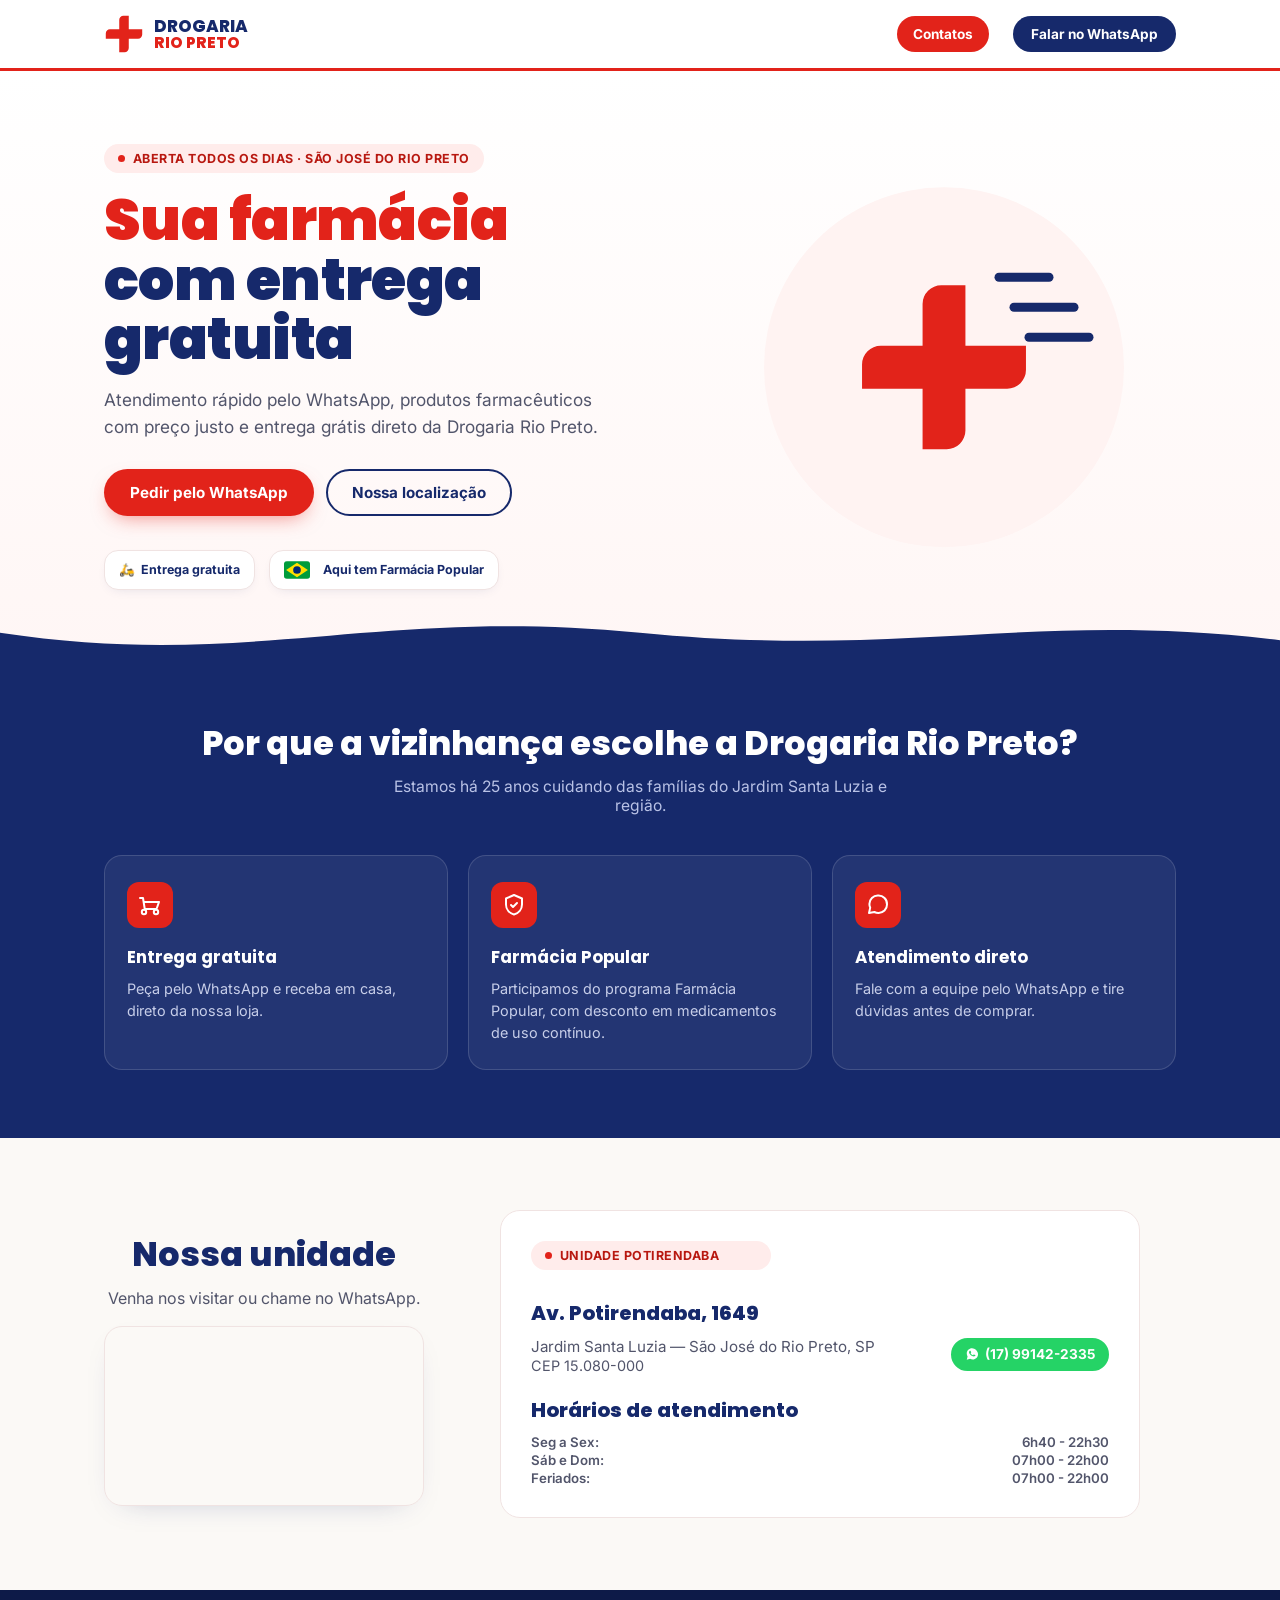
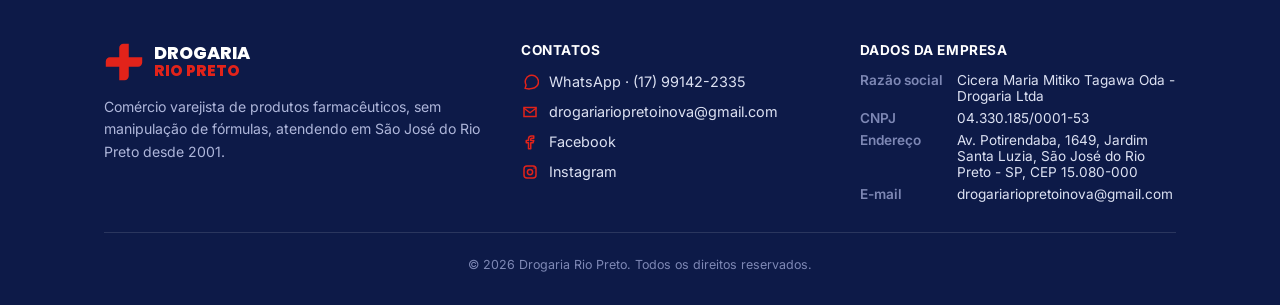
==== commit bb7292f4: "Changes" ====
--- a/index.html
+++ b/index.html
@@ -22,7 +22,6 @@
       <div class="brand">DROGARIA<span>RIO PRETO</span></div>
     </a>
     <div class="nav-menu">
-      <a class="nav-item" href="historia.html">Nossa história</a>
       <a class="nav-contact" href="#contatos">Contatos</a>
       <a class="nav-cta" href="https://wa.me/5517991422335" target="_blank" rel="noopener">
         Falar no WhatsApp
